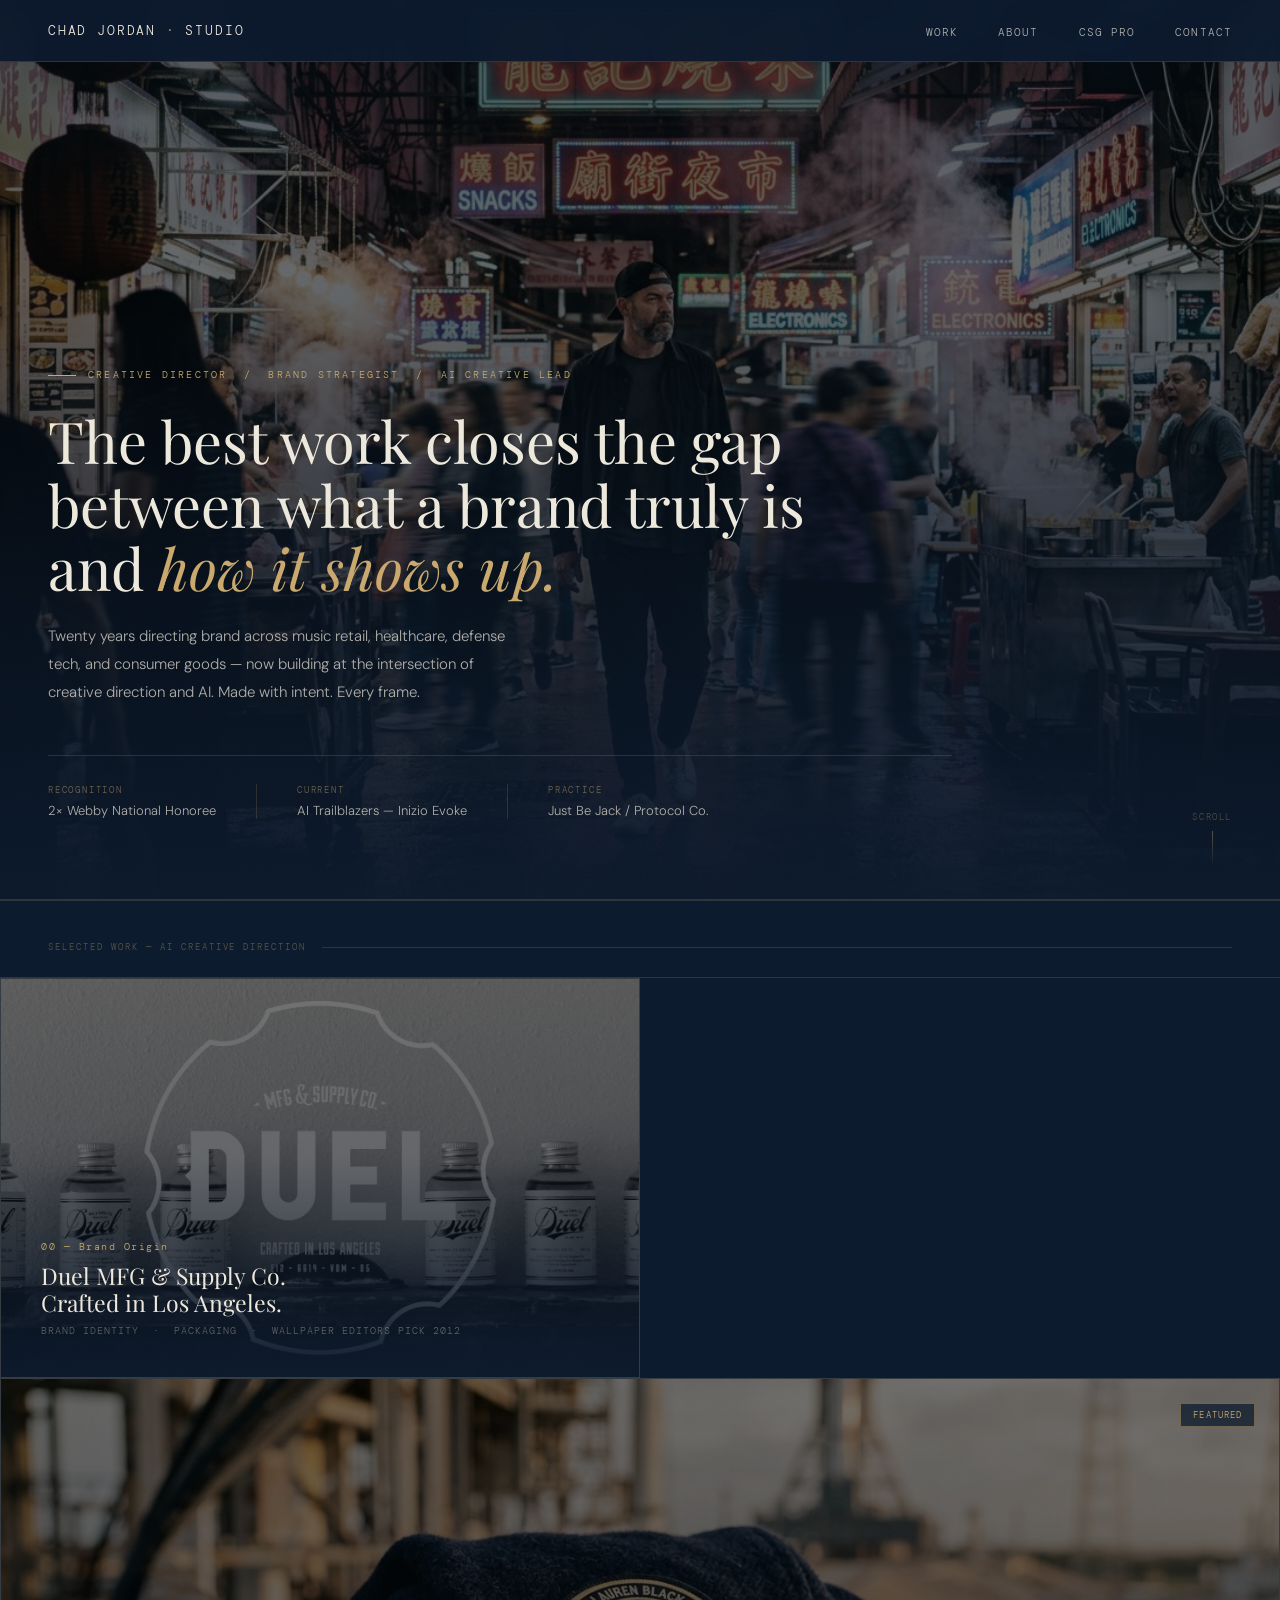
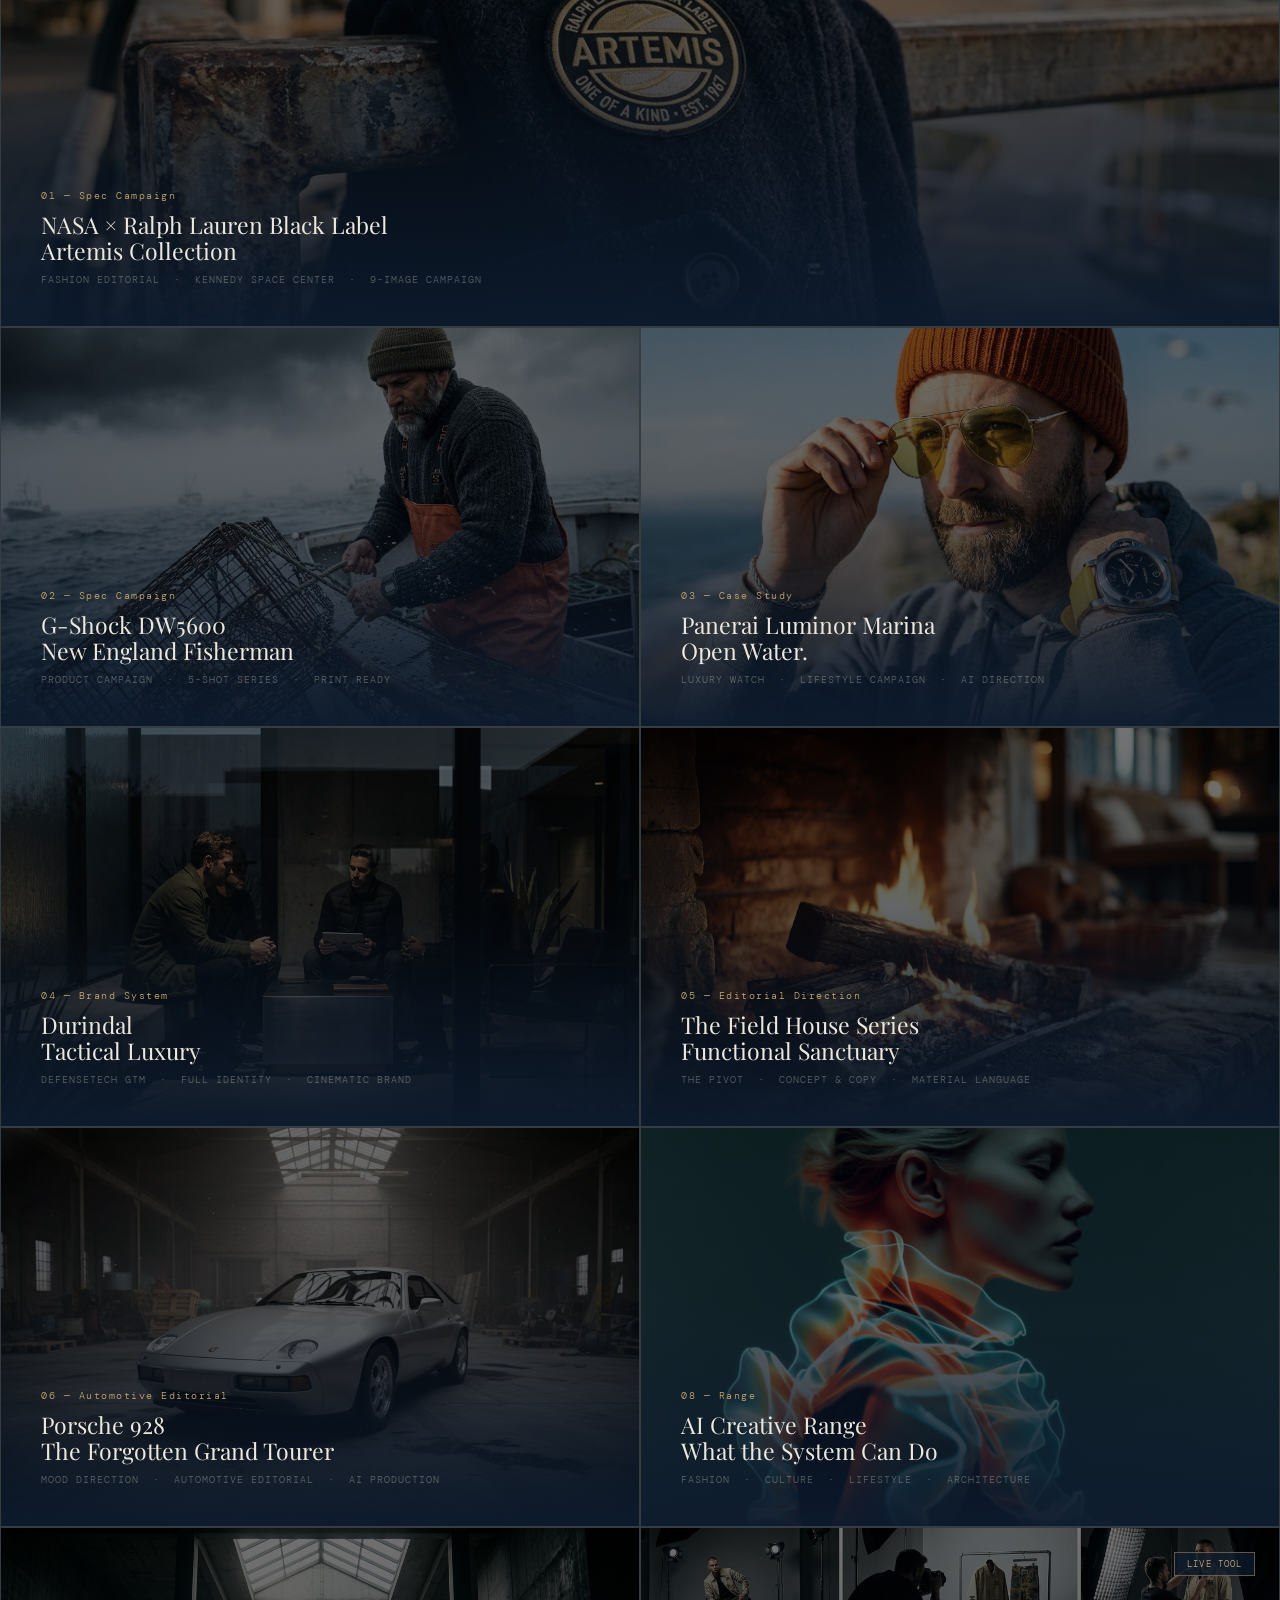
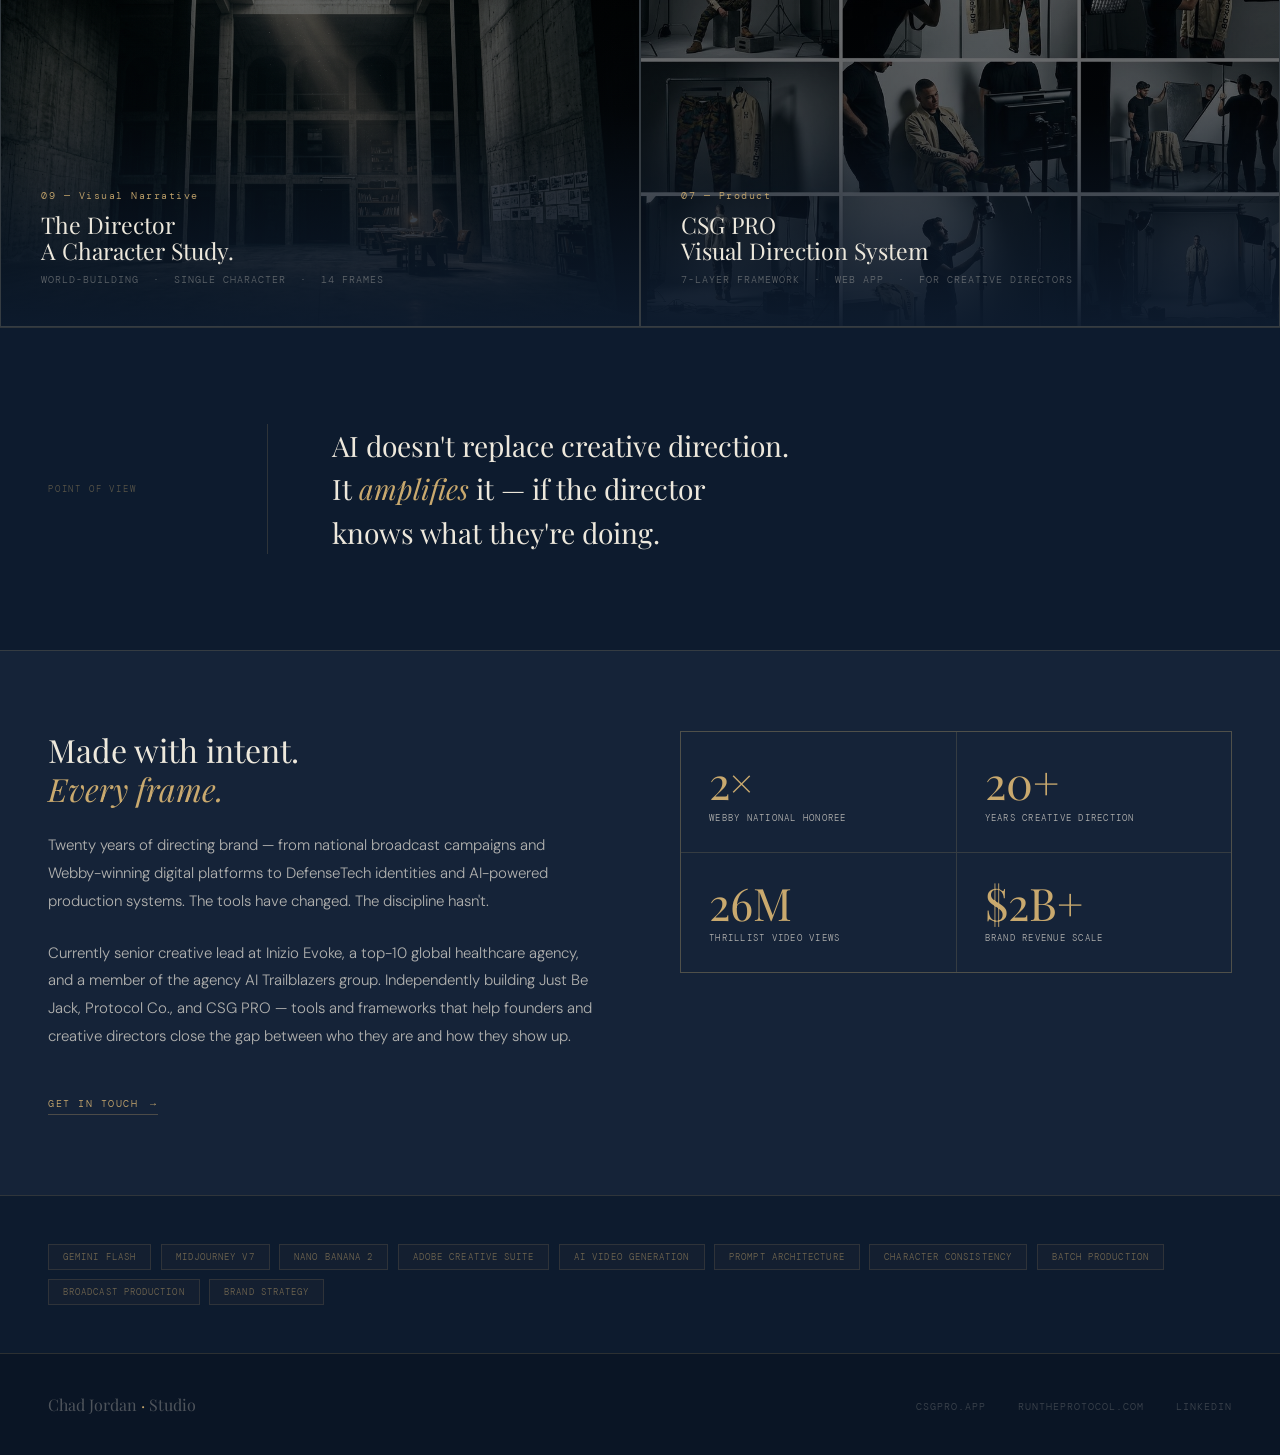
==== index.html @ d0746020 "Increase brightness and body copy contrast for readability" ====
<!DOCTYPE html>
<html lang="en">
<head>
<meta charset="UTF-8">
<meta name="viewport" content="width=device-width, initial-scale=1.0">
<meta name="format-detection" content="telephone=no">
<title>Chad Jordan · Studio</title>
<meta name="description" content="Creative Director, Brand Strategist, AI Creative Lead. 20+ years building brands across music retail, healthcare, defense tech, and consumer goods.">
<link rel="preconnect" href="https://fonts.googleapis.com">
<link href="https://fonts.googleapis.com/css2?family=Playfair+Display:ital,wght@0,400;0,700;1,400&family=DM+Mono:wght@300;400&family=DM+Sans:wght@300;400&display=swap" rel="stylesheet">
<link rel="stylesheet" href="style.css?v=7">
</head>
<body>

<nav>
  <a href="index.html" class="logo">Chad Jordan <span>·</span> Studio</a>
  <ul class="nav-links">
    <li><a href="index.html#work">Work</a></li>
    <li><a href="about.html">About</a></li>
    <li><a href="csgpro.html">CSG Pro</a></li>
    <li><a href="mailto:chad@justbejack.com">Contact</a></li>
  </ul>
  <button class="nav-toggle" id="nav-toggle" aria-label="Menu">
    <span></span><span></span><span></span>
  </button>
</nav>

<div class="nav-overlay" id="nav-overlay">
  <button class="nav-overlay-x" id="nav-overlay-x" aria-label="Close menu">✕</button>
  <ul class="nav-overlay-links">
    <li><a href="index.html#work">Work</a></li>
    <li><a href="about.html">About</a></li>
    <li><a href="csgpro.html">CSG Pro</a></li>
    <li><a href="mailto:chad@justbejack.com">Contact</a></li>
  </ul>
</div>

<section class="hero">
  <div class="hero-image-wrap">
    <img class="hero-image" src="images/hero.png" alt="Chad Jordan — Hong Kong Night Market">
    <div class="hero-image-overlay"></div>
  </div>
  <div class="hero-content">
    <div class="hero-label">Creative Director &nbsp;/&nbsp; Brand Strategist &nbsp;/&nbsp; AI Creative Lead</div>
    <h1 class="hero-headline">
    The best work closes the gap between what a brand truly is and <em>how it shows up.</em>
    </h1>
    <p class="hero-body">
      Twenty years directing brand across music retail, healthcare, defense tech, and consumer goods — now building at the intersection of creative direction and AI. Made with intent. Every frame.
    </p>
    <div class="hero-meta">
      <div class="meta-item">
        <span class="meta-label">Recognition</span>
        <span class="meta-value">2× Webby National Honoree</span>
      </div>
      <div class="meta-item">
        <span class="meta-label">Current</span>
        <span class="meta-value">AI Trailblazers — Inizio Evoke</span>
      </div>
      <div class="meta-item">
        <span class="meta-label">Practice</span>
        <span class="meta-value">Just Be Jack / Protocol Co.</span>
      </div>
    </div>
  </div>
  <div class="scroll-hint">Scroll</div>
</section>

<div class="section-label" id="work">Selected Work — AI Creative Direction</div>

<div class="case-grid">

  <a class="case-item reveal" href="duel.html">
    <img class="case-bg" src="images/duel.jpg" alt="Duel MFG & Supply Co. — brand identity and packaging">
    <div class="case-overlay">
      <span class="case-number">00 — Brand Origin</span>
      <h2 class="case-title">Duel MFG &amp; Supply Co.<br>Crafted in Los Angeles.</h2>
      <span class="case-sub">Brand Identity &nbsp;·&nbsp; Packaging &nbsp;·&nbsp; Wallpaper Editors Pick 2012</span>
    </div>
  </a>

  <a class="case-item featured reveal" href="nasa.html">
    <img class="case-bg" src="images/nasa.png" alt="NASA x Ralph Lauren Artemis campaign">
    <div class="case-overlay">
      <span class="case-number">01 — Spec Campaign</span>
      <h2 class="case-title">NASA × Ralph Lauren Black Label<br>Artemis Collection</h2>
      <span class="case-sub">Fashion Editorial &nbsp;·&nbsp; Kennedy Space Center &nbsp;·&nbsp; 9-Image Campaign</span>
    </div>
    <span class="case-tag">Featured</span>
  </a>

  <a class="case-item reveal" href="gshock.html">
    <img class="case-bg" src="images/gshock.png" alt="G-Shock New England Fisherman campaign">
    <div class="case-overlay">
      <span class="case-number">02 — Spec Campaign</span>
      <h2 class="case-title">G-Shock DW5600<br>New England Fisherman</h2>
      <span class="case-sub">Product Campaign &nbsp;·&nbsp; 5-Shot Series &nbsp;·&nbsp; Print Ready</span>
    </div>
  </a>

  <a class="case-item reveal" href="panerai.html">
    <img class="case-bg" src="images/panerai.png" alt="Panerai Luminor Marina lifestyle campaign">
    <div class="case-overlay">
      <span class="case-number">03 — Case Study</span>
      <h2 class="case-title">Panerai Luminor Marina<br>Open Water.</h2>
      <span class="case-sub">Luxury Watch &nbsp;·&nbsp; Lifestyle Campaign &nbsp;·&nbsp; AI Direction</span>
    </div>
  </a>

  <a class="case-item reveal" href="durindal.html">
    <img class="case-bg" src="images/durindal.png" alt="Durindal Tactical Luxury brand system">
    <div class="case-overlay">
      <span class="case-number">04 — Brand System</span>
      <h2 class="case-title">Durindal<br>Tactical Luxury</h2>
      <span class="case-sub">DefenseTech GTM &nbsp;·&nbsp; Full Identity &nbsp;·&nbsp; Cinematic Brand</span>
    </div>
  </a>

  <a class="case-item reveal" href="fieldhouse.html">
    <img class="case-bg" src="images/fieldhouse.png" alt="The Field House Series editorial direction">
    <div class="case-overlay">
      <span class="case-number">05 — Editorial Direction</span>
      <h2 class="case-title">The Field House Series<br>Functional Sanctuary</h2>
      <span class="case-sub">The Pivot &nbsp;·&nbsp; Concept &amp; Copy &nbsp;·&nbsp; Material Language</span>
    </div>
  </a>

  <a class="case-item reveal" href="porsche.html">
    <img class="case-bg" src="images/porsche.png" alt="Porsche 928 The Forgotten Grand Tourer">
    <div class="case-overlay">
      <span class="case-number">06 — Automotive Editorial</span>
      <h2 class="case-title">Porsche 928<br>The Forgotten Grand Tourer</h2>
      <span class="case-sub">Mood Direction &nbsp;·&nbsp; Automotive Editorial &nbsp;·&nbsp; AI Production</span>
    </div>
  </a>

  <a class="case-item reveal" href="gallery.html">
    <img class="case-bg" src="images/gallery/gal_fashion_energy.png" alt="AI Range — creative direction across registers">
    <div class="case-overlay">
      <span class="case-number">08 — Range</span>
      <h2 class="case-title">AI Creative Range<br>What the System Can Do</h2>
      <span class="case-sub">Fashion &nbsp;·&nbsp; Culture &nbsp;·&nbsp; Lifestyle &nbsp;·&nbsp; Architecture</span>
    </div>
  </a>

  <a class="case-item reveal" href="director.html">
    <img class="case-bg" src="images/director.png" alt="The Director — single character visual narrative">
    <div class="case-overlay">
      <span class="case-number">09 — Visual Narrative</span>
      <h2 class="case-title">The Director<br>A Character Study.</h2>
      <span class="case-sub">World-Building &nbsp;·&nbsp; Single Character &nbsp;·&nbsp; 14 Frames</span>
    </div>
  </a>

  <a class="case-item reveal" href="csgpro.html">
    <img class="case-bg" src="images/csgpro.png" alt="CSG PRO visual direction system">
    <div class="case-overlay">
      <span class="case-number">07 — Product</span>
      <h2 class="case-title">CSG PRO<br>Visual Direction System</h2>
      <span class="case-sub">7-Layer Framework &nbsp;·&nbsp; Web App &nbsp;·&nbsp; For Creative Directors</span>
    </div>
    <span class="case-tag">Live Tool</span>
  </a>

</div>

<section class="pov-section reveal">
  <div class="pov-label">Point of View</div>
  <p class="pov-text">
    AI doesn't replace creative direction.<br>
    It <em>amplifies</em> it — if the director<br>
    knows what they're doing.
  </p>
</section>

<section class="about-strip reveal" id="about">
  <div class="about-left">
    <h2>Made with intent.<br><em>Every frame.</em></h2>
    <p>Twenty years of directing brand — from national broadcast campaigns and Webby-winning digital platforms to DefenseTech identities and AI-powered production systems. The tools have changed. The discipline hasn't.</p>
    <p>Currently senior creative lead at Inizio Evoke, a top-10 global healthcare agency, and a member of the agency AI Trailblazers group. Independently building Just Be Jack, Protocol Co., and CSG PRO — tools and frameworks that help founders and creative directors close the gap between who they are and how they show up.</p>
    <a href="mailto:chad@justbejack.com" class="cta-link">Get in touch</a>
  </div>
  <div class="awards-grid">
    <div class="award-item">
      <div class="award-num">2×</div>
      <div class="award-label">Webby National Honoree</div>
    </div>
    <div class="award-item">
      <div class="award-num">20+</div>
      <div class="award-label">Years Creative Direction</div>
    </div>
    <div class="award-item">
      <div class="award-num">26M</div>
      <div class="award-label">Thrillist Video Views</div>
    </div>
    <div class="award-item">
      <div class="award-num">$2B+</div>
      <div class="award-label">Brand Revenue Scale</div>
    </div>
  </div>
</section>

<div class="tools-section reveal">
  <span class="tool-pill">Gemini Flash</span>
  <span class="tool-pill">Midjourney V7</span>
  <span class="tool-pill">Nano Banana 2</span>
  <span class="tool-pill">Adobe Creative Suite</span>
  <span class="tool-pill">AI Video Generation</span>
  <span class="tool-pill">Prompt Architecture</span>
  <span class="tool-pill">Character Consistency</span>
  <span class="tool-pill">Batch Production</span>
  <span class="tool-pill">Broadcast Production</span>
  <span class="tool-pill">Brand Strategy</span>
</div>

<footer>
  <span class="footer-name">Chad Jordan <span>·</span> Studio</span>
  <ul class="footer-links">
    <li><a href="https://csgpro.app" target="_blank">csgpro.app</a></li>
    <li><a href="https://runtheprotocol.com" target="_blank">runtheprotocol.com</a></li>
    <li><a href="https://linkedin.com/in/chad-jordan-388ab624" target="_blank">LinkedIn</a></li>
  </ul>
</footer>

<script>
const navToggle = document.getElementById("nav-toggle");
const navOverlay = document.getElementById("nav-overlay");
const navOverlayX = document.getElementById("nav-overlay-x");
function closeNav(){
  navToggle.classList.remove("open");
  navOverlay.classList.remove("open");
}
function openNav(){
  navToggle.classList.add("open");
  navOverlay.classList.add("open");
}
if(navToggle){
  navToggle.addEventListener("click", function(){
    navOverlay.classList.contains("open") ? closeNav() : openNav();
  });
}
if(navOverlayX){
  navOverlayX.addEventListener("click", closeNav);
}
if(navOverlay){
  navOverlay.querySelectorAll("a").forEach(function(link){
    link.addEventListener("click", closeNav);
  });
}
const observer = new IntersectionObserver((entries) => {
  entries.forEach(e => {
    if(e.isIntersecting){
      e.target.classList.add('visible');
      observer.unobserve(e.target);
    }
  });
}, {threshold: 0.1});
document.querySelectorAll('.reveal').forEach(el => observer.observe(el));
</script>
</body>
</html>
---- style.css ----
*{margin:0;padding:0;box-sizing:border-box;}

:root{
  --navy:#0d1b2e;
  --navy-mid:#152338;
  --navy-light:#1e2f45;
  --gold:#c9a96e;
  --gold-dim:rgba(201,169,110,0.4);
  --gold-rule:rgba(201,169,110,0.18);
  --white:#ede8dc;
  --white-dim:rgba(237,232,220,0.72);
  --white-faint:rgba(237,232,220,0.12);
}

html{scroll-behavior:smooth;}
body{
  background:var(--navy);
  color:var(--white);
  font-family:'DM Sans',sans-serif;
  font-weight:300;
  overflow-x:hidden;
}

/* NAV */
nav{
  position:fixed;
  top:0;left:0;right:0;
  z-index:150;
  display:flex;
  justify-content:space-between;
  align-items:center;
  padding:1.25rem 3rem;
  border-bottom:0.5px solid var(--gold-rule);
  background:rgba(13,27,46,0.96);
  backdrop-filter:blur(12px);
}
.logo{
  font-family:'DM Mono',monospace;
  font-size:13px;
  font-weight:300;
  letter-spacing:0.14em;
  text-transform:uppercase;
  color:var(--white);
  text-decoration:none;
}
.logo span{color:var(--gold);}
.nav-links{display:flex;gap:2.5rem;list-style:none;}
.nav-links a{
  font-family:'DM Mono',monospace;
  font-size:11px;
  letter-spacing:0.1em;
  text-transform:uppercase;
  color:var(--white-dim);
  text-decoration:none;
  transition:color 0.2s;
}
.nav-links a:hover{color:var(--gold);}

/* NAV OVERLAY — sits outside nav, full screen */
.nav-overlay{
  display:none;
  position:fixed;
  top:0;left:0;right:0;bottom:0;
  background:#0d1b2e;
  z-index:500;
  flex-direction:column;
  align-items:center;
  justify-content:center;
}
.nav-overlay.open{display:flex;}
.nav-overlay-links{
  list-style:none;
  display:flex;
  flex-direction:column;
  align-items:center;
  gap:2.5rem;
  padding:0;margin:0;
}
.nav-overlay-links a{
  font-family:'Playfair Display',serif;
  font-size:2.2rem;
  font-weight:400;
  color:var(--white);
  text-decoration:none;
  letter-spacing:0.02em;
  transition:color 0.2s;
}
.nav-overlay-links a:hover{color:var(--gold);}

/* HAMBURGER */
.nav-toggle{
  display:none;
  flex-direction:column;
  justify-content:center;
  gap:5px;
  background:none;
  border:none;
  cursor:pointer;
  padding:6px;
  z-index:600;
  position:relative;
}
.nav-toggle span{
  display:block;
  width:22px;
  height:1.5px;
  background:var(--white);
  transition:transform 0.3s ease,opacity 0.3s ease;
  border-radius:1px;
}
.nav-toggle.open span{background:var(--white);}
.nav-toggle.open span:nth-child(1){transform:translateY(6px) rotate(45deg);}
.nav-toggle.open span:nth-child(2){opacity:0;}
.nav-toggle.open span:nth-child(3){transform:translateY(-6px) rotate(-45deg);}

/* Close button inside overlay */
.nav-overlay-x{
  position:absolute;
  top:1.25rem;right:1.5rem;
  background:none;border:none;
  font-size:1.2rem;
  color:var(--white-dim);
  cursor:pointer;
  padding:8px;
  line-height:1;
  transition:color 0.2s;
}
.nav-overlay-x:hover{color:var(--gold);}

/* HERO */
.hero{
  position:relative;
  min-height:100vh;
  display:flex;
  flex-direction:column;
  justify-content:flex-end;
  border-bottom:0.5px solid var(--gold-rule);
  overflow:hidden;
}
.hero-image-wrap{
  position:absolute;
  inset:0;
  z-index:0;
}
.hero-image{
  width:100%;
  height:100%;
  object-fit:cover;
  object-position:center center;
  filter:brightness(0.45) saturate(0.8);
}
.hero-image-overlay{
  position:absolute;
  inset:0;
  background:linear-gradient(
    to bottom,
    rgba(13,27,46,0.3) 0%,
    rgba(13,27,46,0.1) 30%,
    rgba(13,27,46,0.6) 65%,
    rgba(13,27,46,0.97) 100%
  );
}
.hero-content{
  position:relative;
  z-index:1;
  padding:0 3rem 5rem;
  max-width:1000px;
}
.hero-label{
  font-family:'DM Mono',monospace;
  font-size:10px;
  letter-spacing:0.22em;
  text-transform:uppercase;
  color:var(--gold);
  margin-bottom:1.75rem;
  display:flex;
  align-items:center;
  gap:0.75rem;
  opacity:0;
  animation:fadeUp 0.8s ease 0.3s forwards;
}
.hero-label::before{
  content:'';
  display:inline-block;
  width:28px;
  height:0.5px;
  background:var(--gold);
}
.hero-headline{
  font-family:'Playfair Display',serif;
  font-size:clamp(2.6rem,4.5vw,4.5rem);
  font-weight:400;
  line-height:1.1;
  color:var(--white);
  margin-bottom:1.5rem;
  max-width:820px;
  opacity:0;
  animation:fadeUp 0.8s ease 0.5s forwards;
}
.hero-headline em{font-style:italic;color:var(--gold);}
.hero-body{
  font-size:15px;
  line-height:1.85;
  color:var(--white-dim);
  max-width:480px;
  margin-bottom:3rem;
  opacity:0;
  animation:fadeUp 0.8s ease 0.7s forwards;
}
.hero-meta{
  display:flex;
  gap:0;
  border-top:0.5px solid var(--gold-rule);
  padding-top:1.75rem;
  opacity:0;
  animation:fadeUp 0.8s ease 0.9s forwards;
}
.meta-item{
  display:flex;
  flex-direction:column;
  gap:0.4rem;
  padding-right:2.5rem;
  margin-right:2.5rem;
  border-right:0.5px solid var(--gold-rule);
}
.meta-item:last-child{border-right:none;margin-right:0;padding-right:0;}
.meta-label{
  font-family:'DM Mono',monospace;
  font-size:9px;
  letter-spacing:0.2em;
  text-transform:uppercase;
  color:rgba(201,169,110,0.5);
}
.meta-value{font-size:13px;color:var(--white-dim);}

/* SCROLL HINT */
.scroll-hint{
  position:absolute;
  bottom:2rem;
  right:3rem;
  z-index:1;
  font-family:'DM Mono',monospace;
  font-size:9px;
  letter-spacing:0.18em;
  text-transform:uppercase;
  color:rgba(201,169,110,0.35);
  display:flex;
  flex-direction:column;
  align-items:center;
  gap:0.5rem;
  animation:fadeUp 0.8s ease 1.2s both;
}
.scroll-hint::after{
  content:'';
  display:block;
  width:1px;
  height:36px;
  background:linear-gradient(to bottom, var(--gold-dim), transparent);
  animation:scrollLine 2s ease-in-out infinite;
}
@keyframes scrollLine{
  0%,100%{opacity:0.3;transform:scaleY(0.8);}
  50%{opacity:0.9;transform:scaleY(1);}
}

/* SECTION LABEL */
.section-label{
  font-family:'DM Mono',monospace;
  font-size:9px;
  letter-spacing:0.22em;
  text-transform:uppercase;
  color:rgba(201,169,110,0.4);
  padding:2.5rem 3rem 1.5rem;
  display:flex;
  align-items:center;
  gap:1rem;
  border-top:0.5px solid var(--gold-rule);
}
.section-label::after{
  content:'';
  flex:1;
  height:0.5px;
  background:var(--gold-rule);
}

/* CASE GRID */
.case-grid{
  display:grid;
  grid-template-columns:1fr 1fr;
  border-top:0.5px solid var(--gold-rule);
}
.case-item{
  border:0.5px solid var(--gold-rule);
  cursor:pointer;
  position:relative;
  overflow:hidden;
  aspect-ratio:16/10;
  background:var(--navy-mid);
  display:block;
  text-decoration:none;
}
.case-item.featured{
  grid-column:1/-1;
  aspect-ratio:21/9;
}
.case-bg{
  width:100%;
  height:100%;
  object-fit:cover;
  position:absolute;
  inset:0;
  filter:brightness(0.45) saturate(0.88);
  transition:filter 0.6s ease, transform 0.7s ease;
}
.case-item:hover .case-bg{
  filter:brightness(0.55) saturate(1);
  transform:scale(1.04);
}
.case-overlay{
  position:absolute;
  inset:0;
  padding:2.5rem;
  display:flex;
  flex-direction:column;
  justify-content:flex-end;
  background:linear-gradient(to top, rgba(13,27,46,0.95) 0%, rgba(13,27,46,0.15) 55%, transparent 100%);
}
.case-number{
  font-family:'DM Mono',monospace;
  font-size:10px;
  letter-spacing:0.15em;
  color:var(--gold);
  margin-bottom:0.6rem;
}
.case-title{
  font-family:'Playfair Display',serif;
  font-size:clamp(1.2rem,1.8vw,1.8rem);
  font-weight:400;
  color:var(--white);
  line-height:1.15;
  margin-bottom:0.5rem;
}
.case-sub{
  font-family:'DM Mono',monospace;
  font-size:10px;
  letter-spacing:0.1em;
  text-transform:uppercase;
  color:rgba(237,232,220,0.35);
  transition:color 0.3s;
}
.case-item:hover .case-sub{color:rgba(201,169,110,0.6);}
.case-tag{
  position:absolute;
  top:1.5rem;
  right:1.5rem;
  font-family:'DM Mono',monospace;
  font-size:9px;
  letter-spacing:0.12em;
  text-transform:uppercase;
  color:var(--gold);
  border:0.5px solid rgba(201,169,110,0.45);
  padding:5px 12px;
  background:rgba(13,27,46,0.75);
}

/* POV */
.pov-section{
  padding:6rem 3rem;
  border-top:0.5px solid var(--gold-rule);
  display:grid;
  grid-template-columns:220px 1fr;
  gap:4rem;
  align-items:center;
}
.pov-label{
  font-family:'DM Mono',monospace;
  font-size:9px;
  letter-spacing:0.2em;
  text-transform:uppercase;
  color:rgba(201,169,110,0.4);
  border-right:0.5px solid var(--gold-rule);
  padding-right:4rem;
  align-self:stretch;
  display:flex;
  align-items:center;
}
.pov-text{
  font-family:'Playfair Display',serif;
  font-size:clamp(1.5rem,2.2vw,2.1rem);
  font-weight:400;
  line-height:1.55;
  color:var(--white);
}
.pov-text em{font-style:italic;color:var(--gold);}

/* ABOUT */
.about-strip{
  padding:5rem 3rem;
  border-top:0.5px solid var(--gold-rule);
  display:grid;
  grid-template-columns:1fr 1fr;
  gap:5rem;
  background:var(--navy-mid);
}
.about-left h2{
  font-family:'Playfair Display',serif;
  font-size:clamp(1.8rem,2.5vw,2.5rem);
  font-weight:400;
  color:var(--white);
  line-height:1.2;
  margin-bottom:1.5rem;
}
.about-left h2 em{font-style:italic;color:var(--gold);}
.about-left p{
  font-size:15px;
  line-height:1.85;
  color:var(--white-dim);
  margin-bottom:1.5rem;
}
.about-left p:last-of-type{margin-bottom:2.5rem;}
.cta-link{
  font-family:'DM Mono',monospace;
  font-size:10px;
  letter-spacing:0.15em;
  text-transform:uppercase;
  color:var(--gold);
  text-decoration:none;
  display:inline-flex;
  align-items:center;
  gap:0.75rem;
  border-bottom:0.5px solid rgba(201,169,110,0.3);
  padding-bottom:0.25rem;
  transition:border-color 0.2s;
}
.cta-link:hover{border-color:var(--gold);}
.cta-link::after{content:'→';}
.awards-grid{
  display:grid;
  grid-template-columns:1fr 1fr;
  gap:1px;
  background:var(--gold-rule);
  align-self:start;
  border:0.5px solid var(--gold-rule);
}
.award-item{background:var(--navy-mid);padding:1.75rem;}
.award-num{
  font-family:'Playfair Display',serif;
  font-size:2.8rem;
  color:var(--gold);
  line-height:1;
  margin-bottom:0.4rem;
}
.award-label{
  font-family:'DM Mono',monospace;
  font-size:9px;
  letter-spacing:0.14em;
  text-transform:uppercase;
  color:var(--white-dim);
}

/* TOOLS */
.tools-section{
  padding:3rem;
  border-top:0.5px solid var(--gold-rule);
  display:flex;
  gap:0.6rem;
  flex-wrap:wrap;
}
.tool-pill{
  font-family:'DM Mono',monospace;
  font-size:9px;
  letter-spacing:0.12em;
  text-transform:uppercase;
  color:rgba(201,169,110,0.5);
  border:0.5px solid rgba(201,169,110,0.15);
  padding:6px 14px;
  background:rgba(201,169,110,0.03);
  transition:border-color 0.2s,color 0.2s;
  cursor:default;
}
.tool-pill:hover{border-color:rgba(201,169,110,0.4);color:var(--gold);}

/* FOOTER */
footer{
  padding:2.5rem 3rem;
  border-top:0.5px solid var(--gold-rule);
  display:flex;
  justify-content:space-between;
  align-items:center;
  background:#0a1525;
}
.footer-name{
  font-family:'Playfair Display',serif;
  font-size:1rem;
  color:rgba(237,232,220,0.3);
}
.footer-name span{color:var(--gold);}
.footer-links{display:flex;gap:2rem;list-style:none;}
.footer-links a{
  font-family:'DM Mono',monospace;
  font-size:10px;
  letter-spacing:0.1em;
  text-transform:uppercase;
  color:rgba(237,232,220,0.22);
  text-decoration:none;
  transition:color 0.2s;
}
.footer-links a:hover{color:var(--gold);}

/* ANIMATIONS */
@keyframes fadeUp{
  from{opacity:0;transform:translateY(24px);}
  to{opacity:1;transform:translateY(0);}
}
.reveal{
  opacity:0;
  transform:translateY(20px);
  transition:opacity 0.75s ease,transform 0.75s ease;
}
.reveal.visible{opacity:1;transform:none;}

/* RESPONSIVE */
@media(max-width:900px){
  nav{padding:1rem 1.5rem;}
  .nav-links{display:none;}
  .nav-toggle{display:flex;}
  .hero-content{padding:0 1.5rem 4rem;}
  .hero-headline{font-size:2.2rem;}
  .hero-meta{flex-direction:column;gap:1.5rem;}
  .meta-item{
    border-right:none;padding-right:0;
    border-bottom:0.5px solid var(--gold-rule);
    padding-bottom:1.5rem;
  }
  .meta-item:last-child{border-bottom:none;padding-bottom:0;}
  .scroll-hint{right:1.5rem;}
  .case-grid{grid-template-columns:1fr;}
  .case-item.featured{grid-column:1;aspect-ratio:16/9;}
  .pov-section{grid-template-columns:1fr;gap:1.5rem;padding:4rem 1.5rem;}
  .pov-label{border-right:none;padding-right:0;align-self:auto;}
  .about-strip{grid-template-columns:1fr;gap:3rem;padding:4rem 1.5rem;}
  .section-label{padding:2rem 1.5rem 1.25rem;}
  .tools-section{padding:2rem 1.5rem;}
  footer{flex-direction:column;gap:1.5rem;padding:2rem 1.5rem;text-align:center;}
  .footer-links{flex-wrap:wrap;justify-content:center;}
}
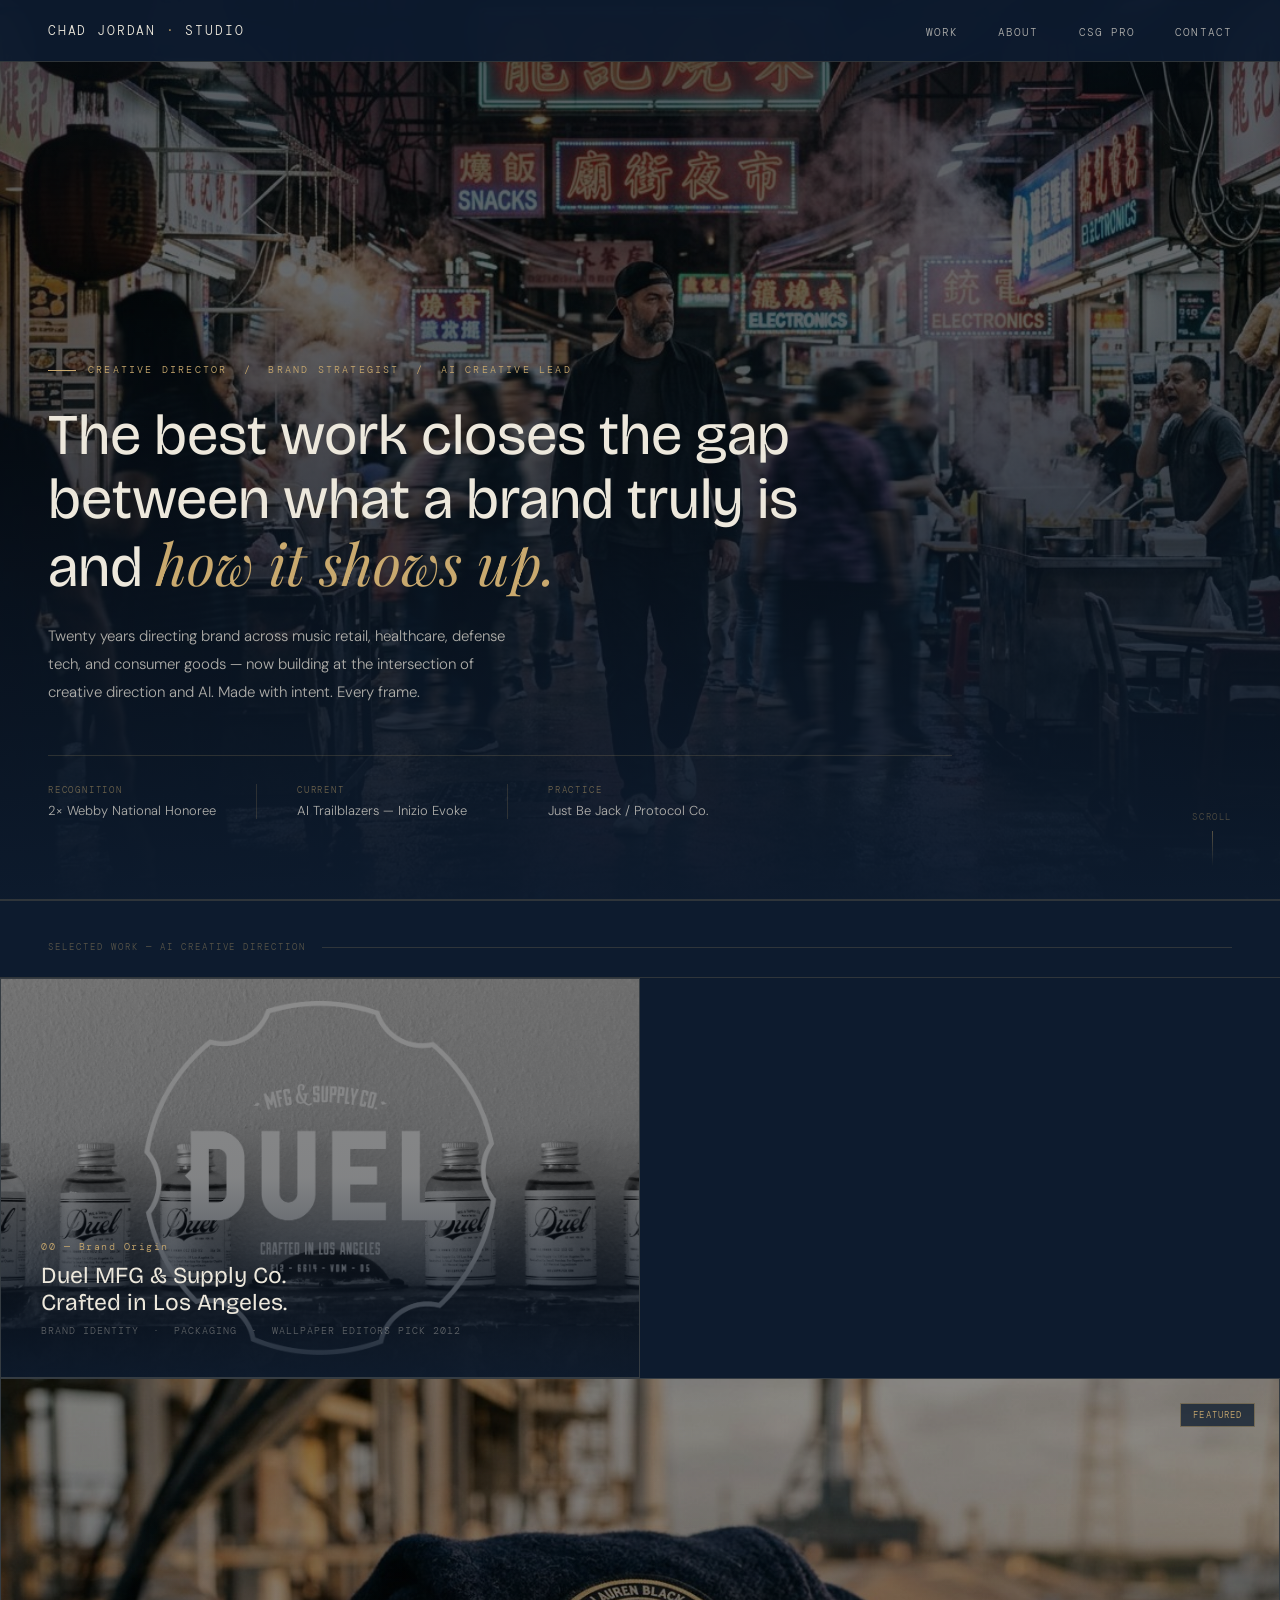
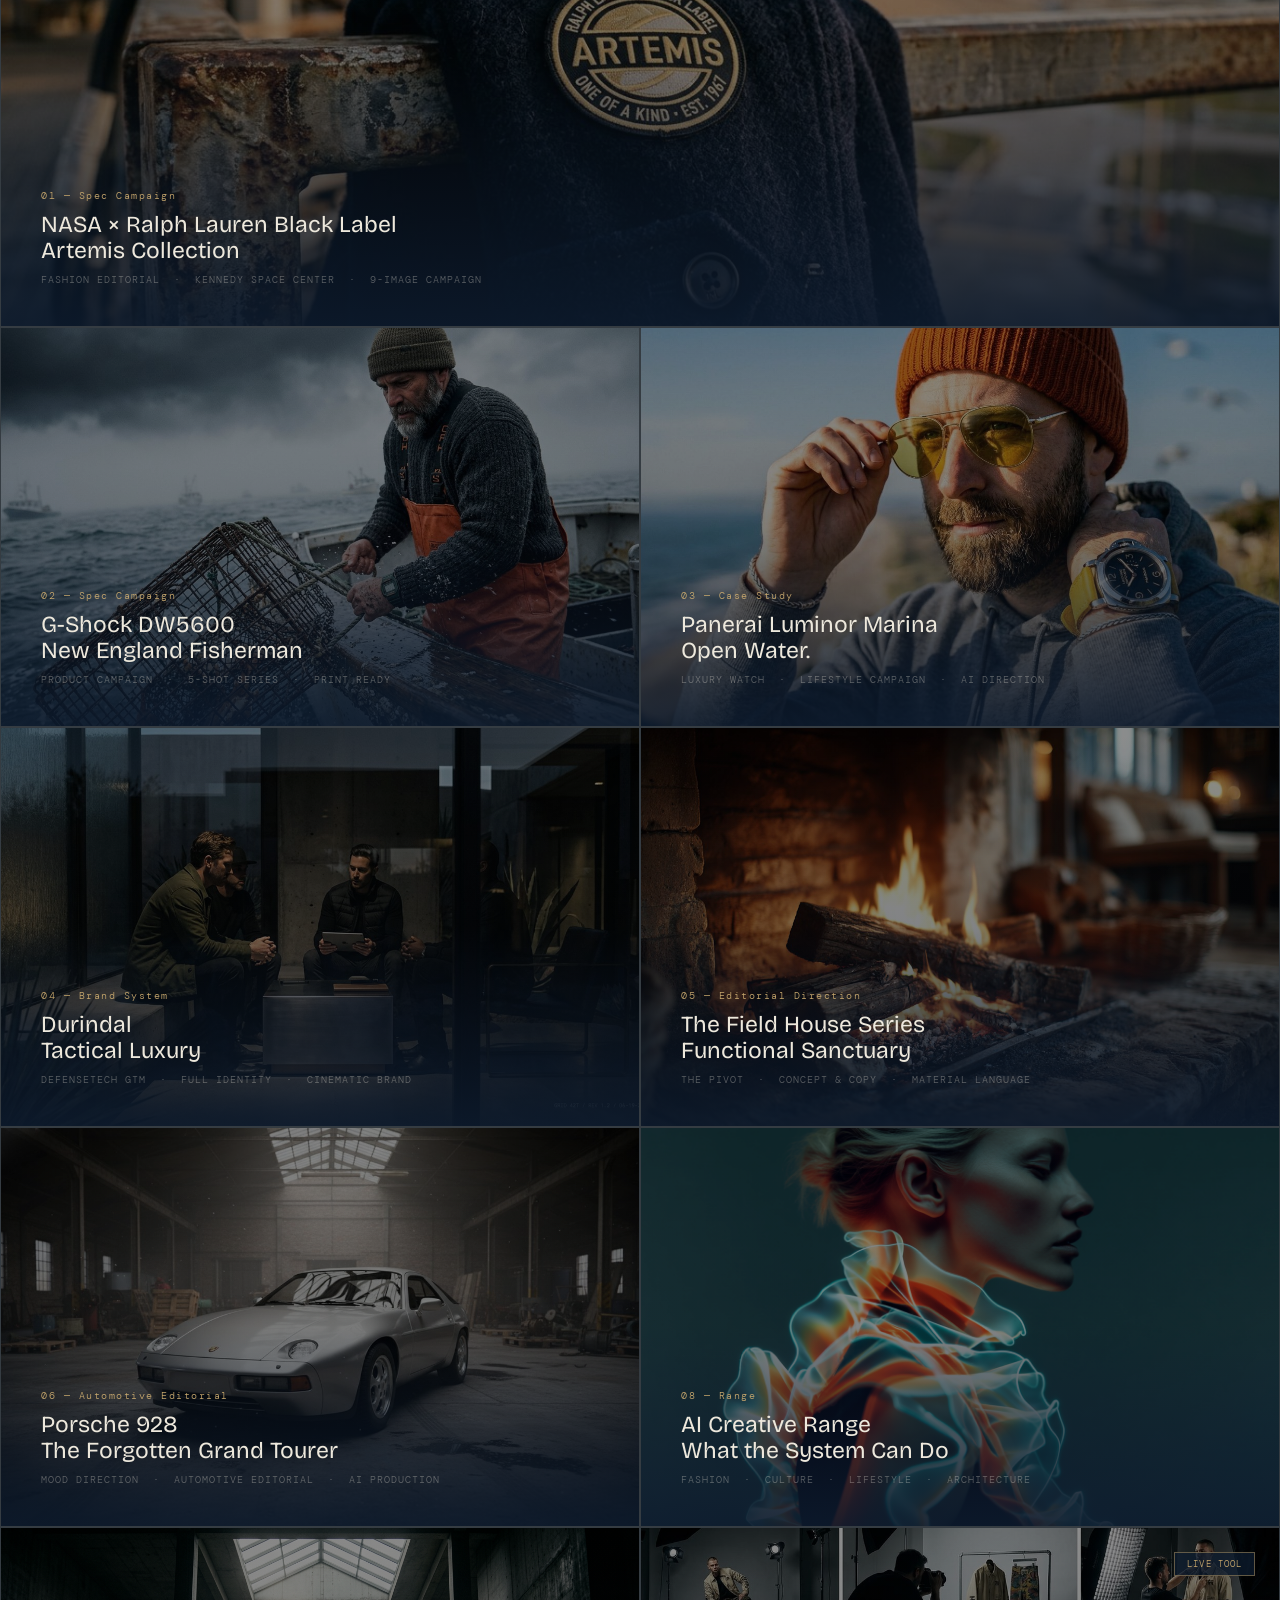
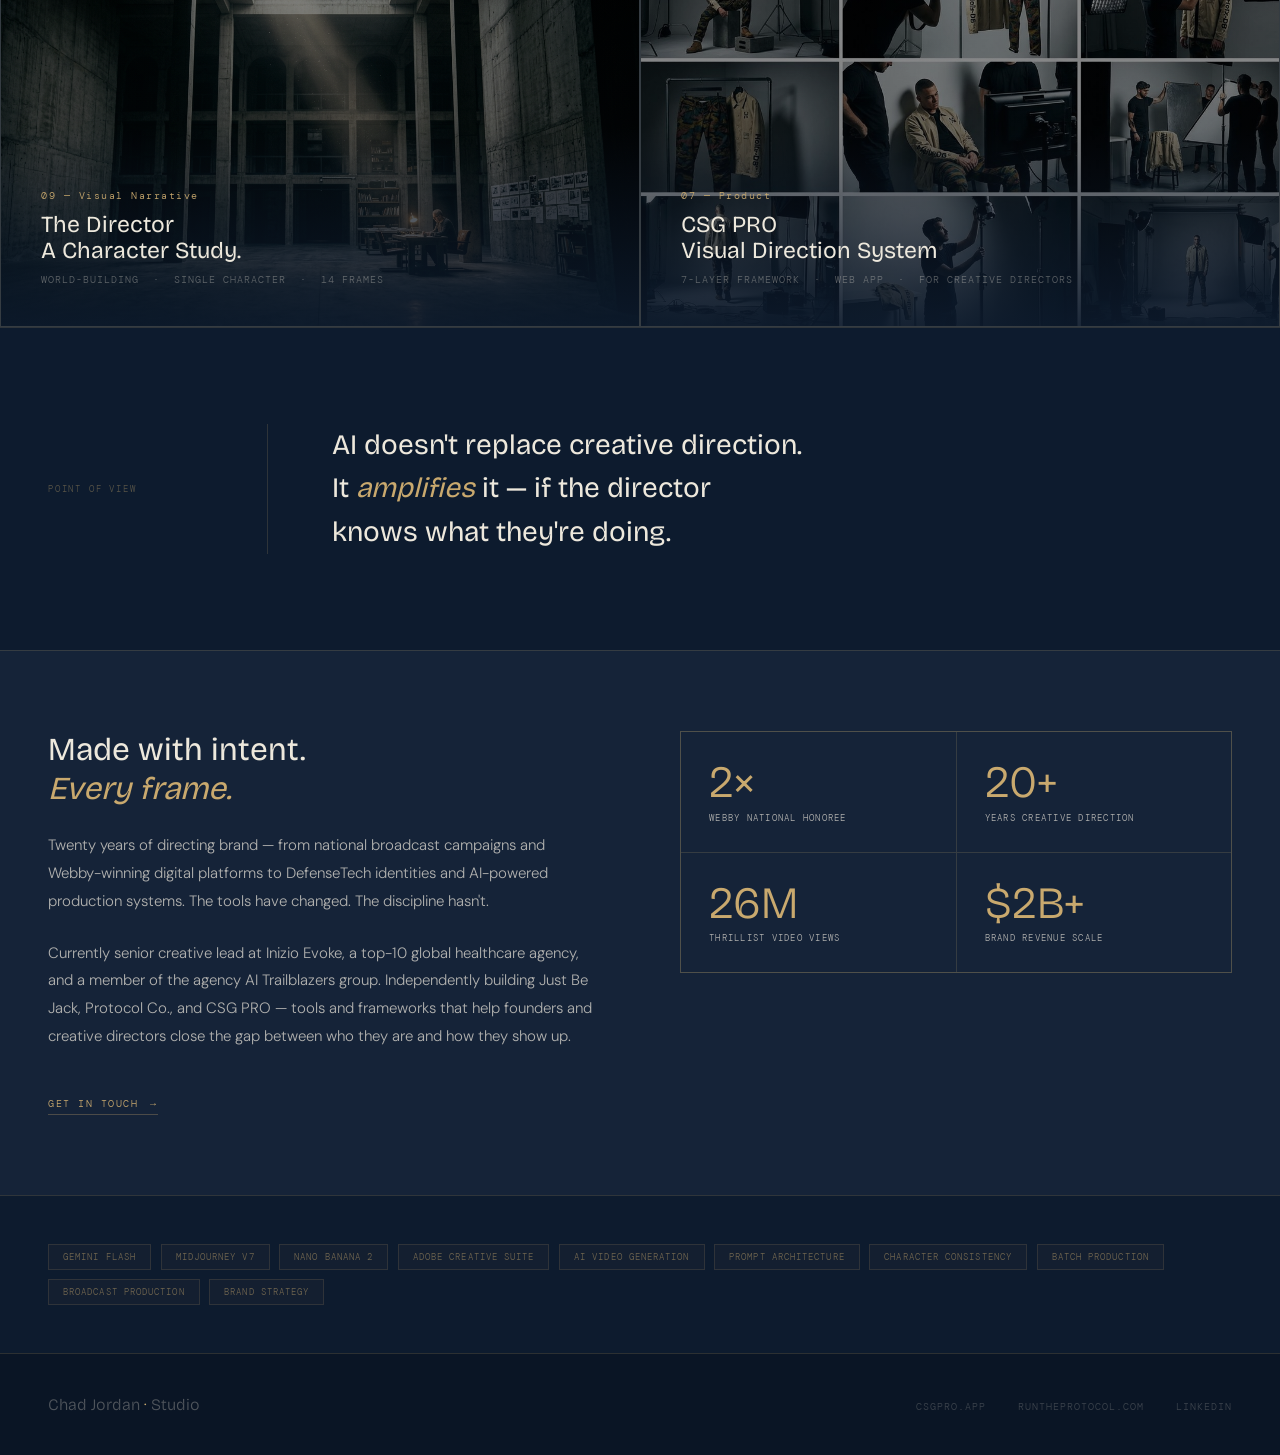
==== commit c3181dd3: "Bricolage Grotesque font, restructure About page hero" ====
--- a/index.html
+++ b/index.html
@@ -7,8 +7,8 @@
 <title>Chad Jordan · Studio</title>
 <meta name="description" content="Creative Director, Brand Strategist, AI Creative Lead. 20+ years building brands across music retail, healthcare, defense tech, and consumer goods.">
 <link rel="preconnect" href="https://fonts.googleapis.com">
-<link href="https://fonts.googleapis.com/css2?family=Playfair+Display:ital,wght@0,400;0,700;1,400&family=DM+Mono:wght@300;400&family=DM+Sans:wght@300;400&display=swap" rel="stylesheet">
-<link rel="stylesheet" href="style.css?v=7">
+<link href="https://fonts.googleapis.com/css2?family=Bricolage+Grotesque:opsz,wght@12..96,300;12..96,400;12..96,500;12..96,600;12..96,700;12..96,800&family=Playfair+Display:ital,wght@1,400;1,600&family=DM+Mono:wght@300;400&family=DM+Sans:wght@300;400&display=swap" rel="stylesheet">
+<link rel="stylesheet" href="style.css?v=8">
 </head>
 <body>
 
--- a/style.css
+++ b/style.css
@@ -77,7 +77,7 @@
   padding:0;margin:0;
 }
 .nav-overlay-links a{
-  font-family:'Playfair Display',serif;
+  font-family:'Bricolage Grotesque',sans-serif;
   font-size:2.2rem;
   font-weight:400;
   color:var(--white);
@@ -187,7 +187,7 @@
   background:var(--gold);
 }
 .hero-headline{
-  font-family:'Playfair Display',serif;
+  font-family:'Bricolage Grotesque',sans-serif;
   font-size:clamp(2.6rem,4.5vw,4.5rem);
   font-weight:400;
   line-height:1.1;
@@ -309,11 +309,11 @@
   object-fit:cover;
   position:absolute;
   inset:0;
-  filter:brightness(0.45) saturate(0.88);
+  filter:brightness(0.55) saturate(0.95);
   transition:filter 0.6s ease, transform 0.7s ease;
 }
 .case-item:hover .case-bg{
-  filter:brightness(0.55) saturate(1);
+  filter:brightness(0.7) saturate(1);
   transform:scale(1.04);
 }
 .case-overlay{
@@ -323,7 +323,7 @@
   display:flex;
   flex-direction:column;
   justify-content:flex-end;
-  background:linear-gradient(to top, rgba(13,27,46,0.95) 0%, rgba(13,27,46,0.15) 55%, transparent 100%);
+  background:linear-gradient(to top, rgba(13,27,46,0.88) 0%, rgba(13,27,46,0.08) 50%, transparent 100%);
 }
 .case-number{
   font-family:'DM Mono',monospace;
@@ -333,7 +333,7 @@
   margin-bottom:0.6rem;
 }
 .case-title{
-  font-family:'Playfair Display',serif;
+  font-family:'Bricolage Grotesque',sans-serif;
   font-size:clamp(1.2rem,1.8vw,1.8rem);
   font-weight:400;
   color:var(--white);
@@ -385,7 +385,7 @@
   align-items:center;
 }
 .pov-text{
-  font-family:'Playfair Display',serif;
+  font-family:'Bricolage Grotesque',sans-serif;
   font-size:clamp(1.5rem,2.2vw,2.1rem);
   font-weight:400;
   line-height:1.55;
@@ -403,7 +403,7 @@
   background:var(--navy-mid);
 }
 .about-left h2{
-  font-family:'Playfair Display',serif;
+  font-family:'Bricolage Grotesque',sans-serif;
   font-size:clamp(1.8rem,2.5vw,2.5rem);
   font-weight:400;
   color:var(--white);
@@ -444,7 +444,7 @@
 }
 .award-item{background:var(--navy-mid);padding:1.75rem;}
 .award-num{
-  font-family:'Playfair Display',serif;
+  font-family:'Bricolage Grotesque',sans-serif;
   font-size:2.8rem;
   color:var(--gold);
   line-height:1;
@@ -490,7 +490,7 @@
   background:#0a1525;
 }
 .footer-name{
-  font-family:'Playfair Display',serif;
+  font-family:'Bricolage Grotesque',sans-serif;
   font-size:1rem;
   color:rgba(237,232,220,0.3);
 }
@@ -518,6 +518,22 @@
   transition:opacity 0.75s ease,transform 0.75s ease;
 }
 .reveal.visible{opacity:1;transform:none;}
+
+
+/* Italic accents stay as Playfair for contrast */
+.hero-headline em,
+.cs-title em,
+.ab-hero h1 em,
+.ab-producer-text,
+.ab-rd-text,
+.cs-insight-text,
+.cs-brief-left h2 em,
+.cs-detail-headline,
+.rg-insight-text,
+.rg-pull-quote p,
+.pull-quote p{
+  font-family:'Playfair Display',serif;
+}
 
 /* RESPONSIVE */
 @media(max-width:900px){
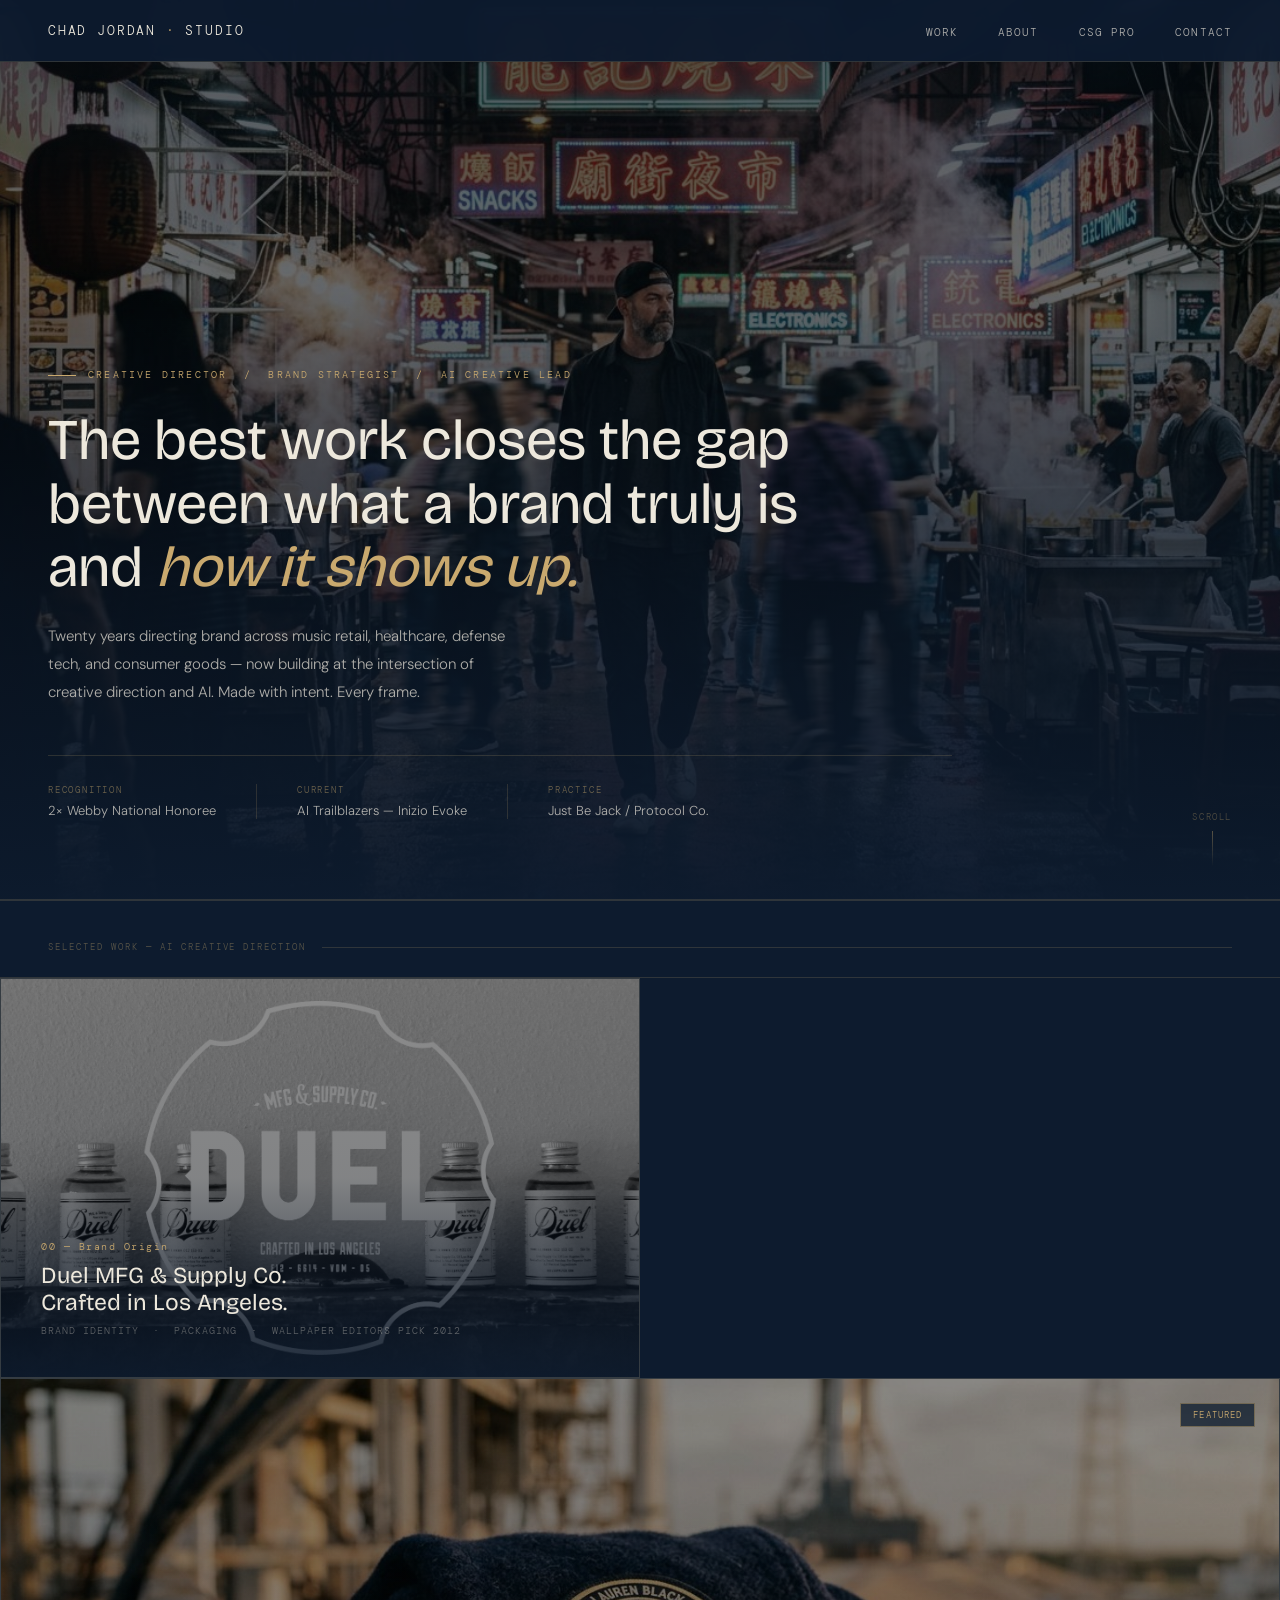
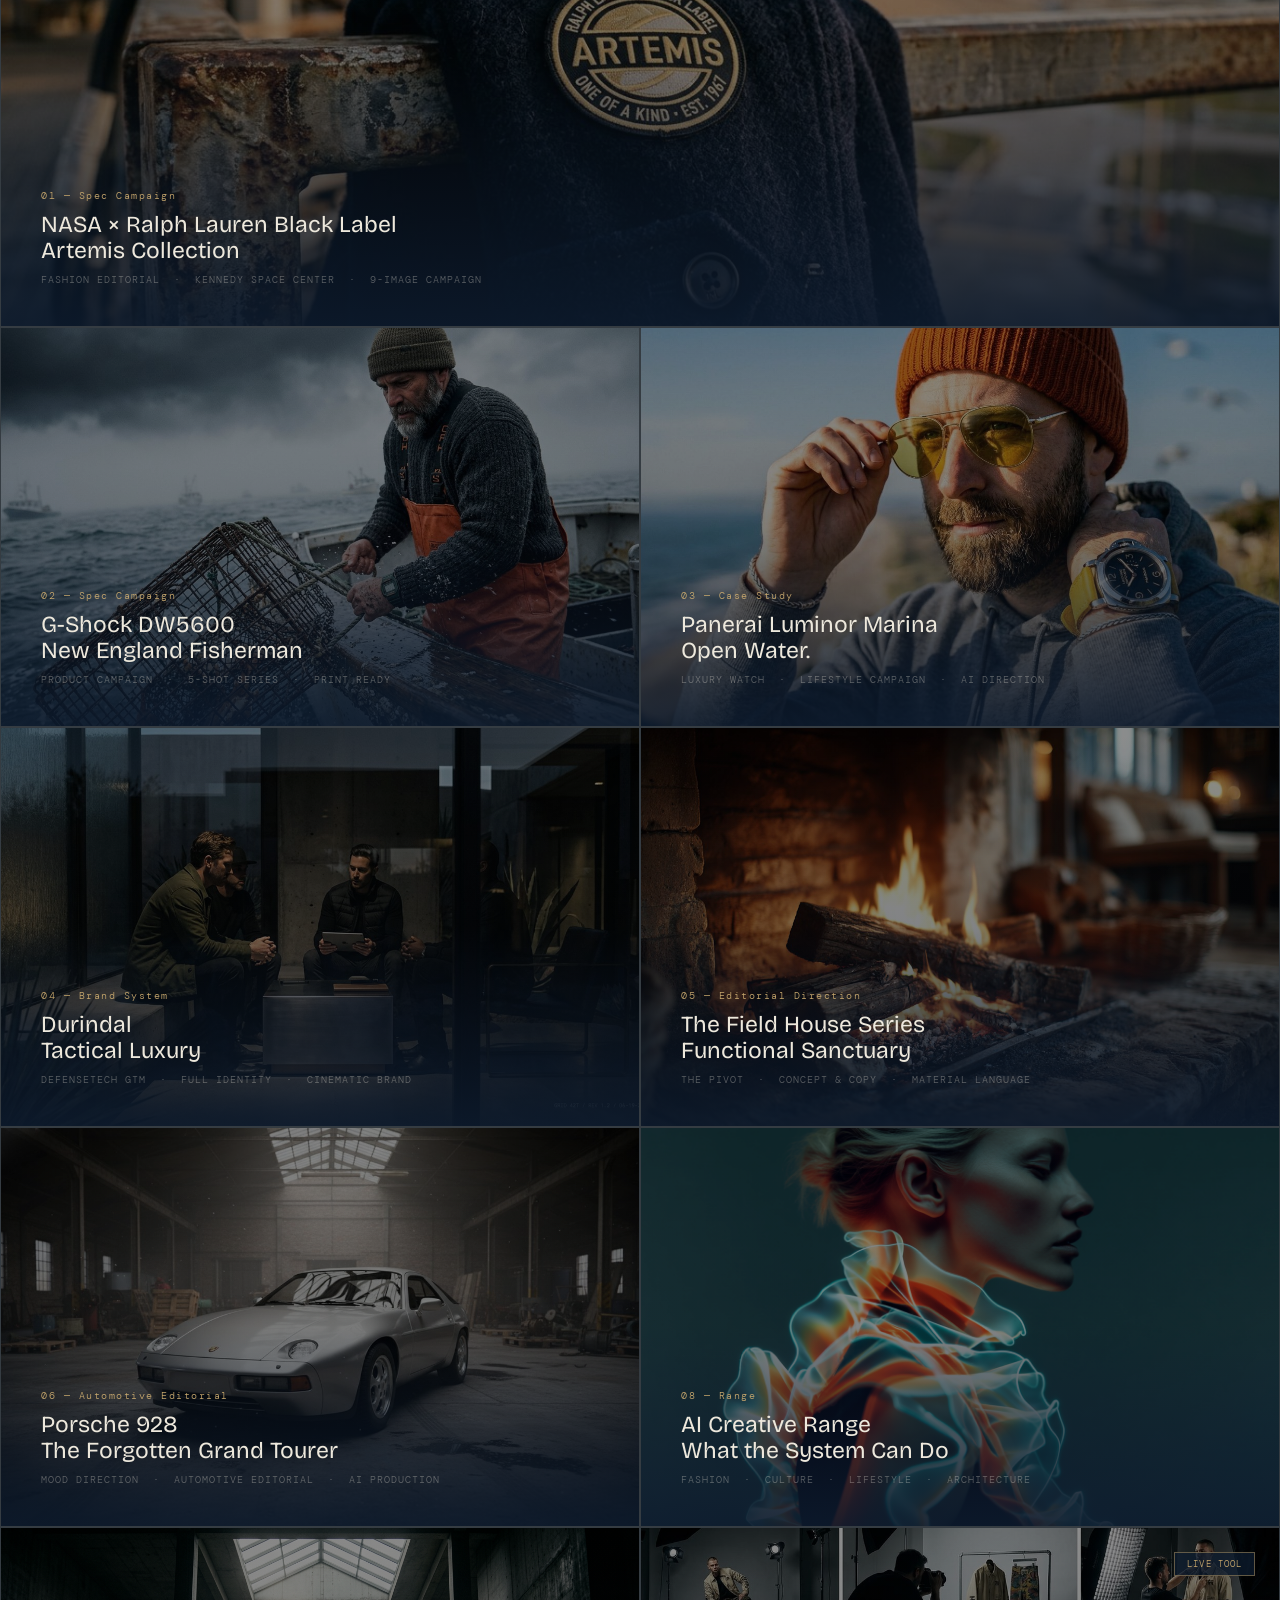
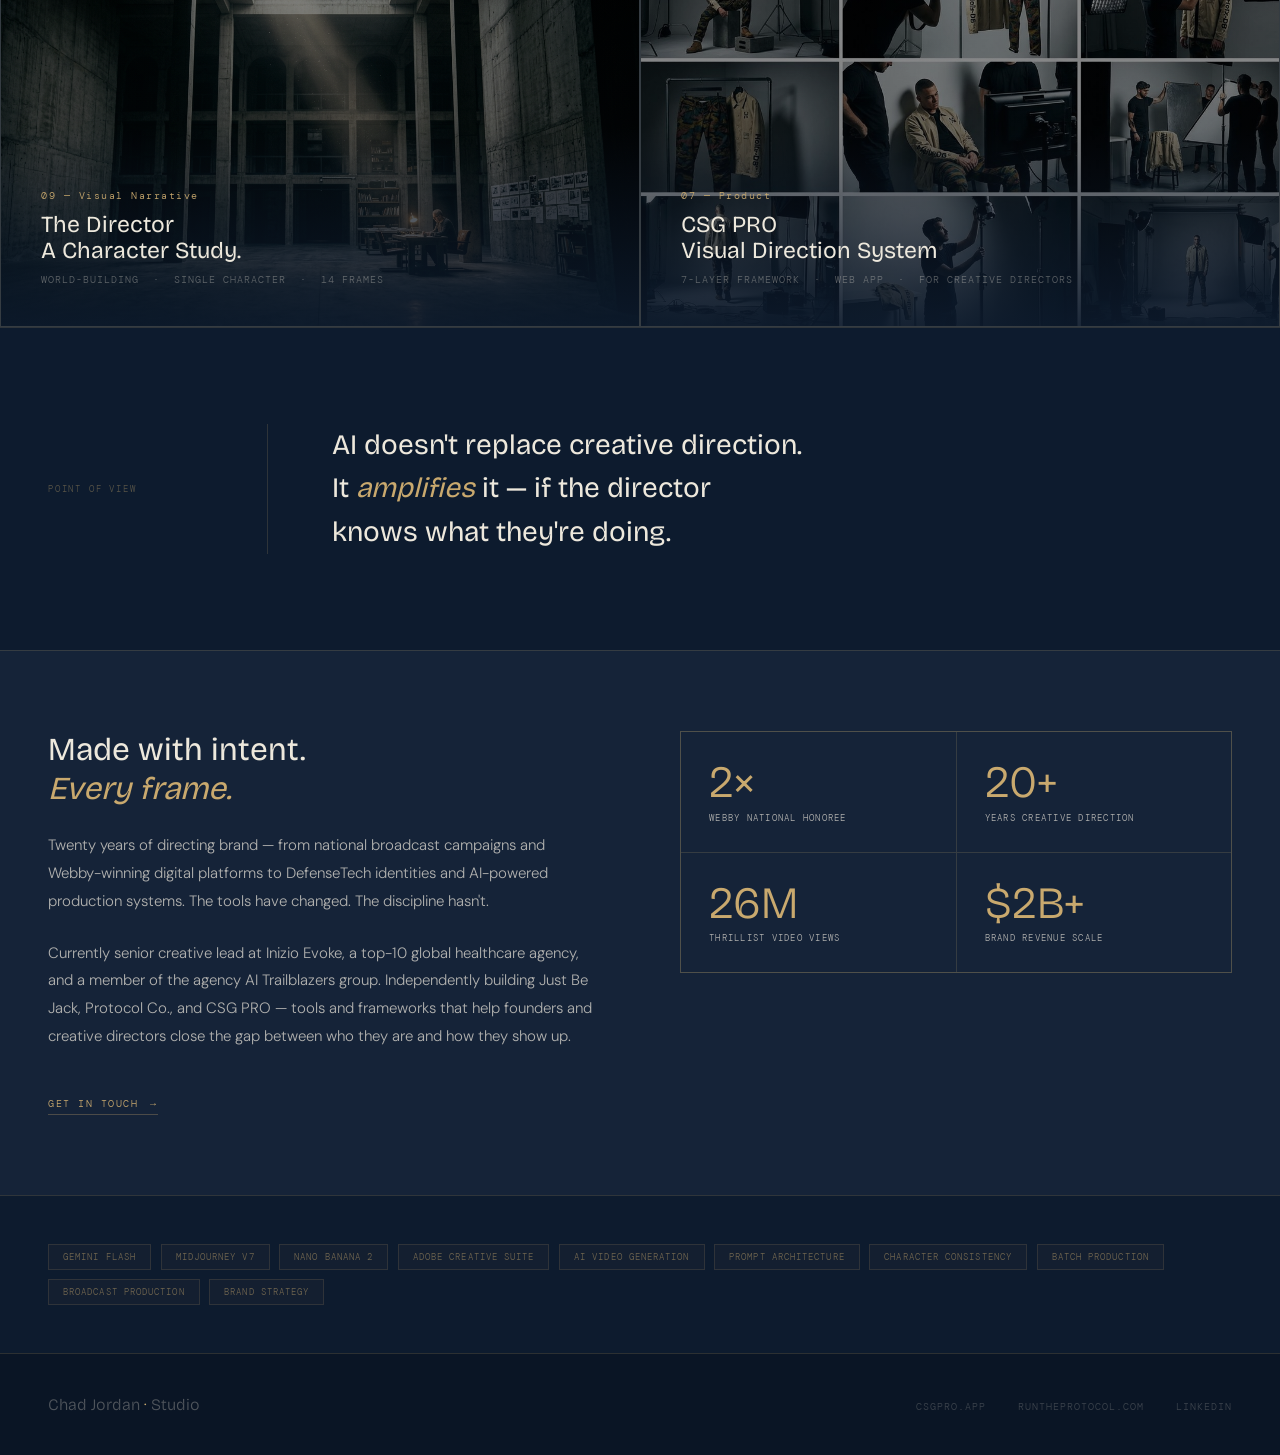
==== commit 0a2352c1: "Full Bricolage Grotesque — remove all Playfair" ====
--- a/index.html
+++ b/index.html
@@ -7,8 +7,8 @@
 <title>Chad Jordan · Studio</title>
 <meta name="description" content="Creative Director, Brand Strategist, AI Creative Lead. 20+ years building brands across music retail, healthcare, defense tech, and consumer goods.">
 <link rel="preconnect" href="https://fonts.googleapis.com">
-<link href="https://fonts.googleapis.com/css2?family=Bricolage+Grotesque:opsz,wght@12..96,300;12..96,400;12..96,500;12..96,600;12..96,700;12..96,800&family=Playfair+Display:ital,wght@1,400;1,600&family=DM+Mono:wght@300;400&family=DM+Sans:wght@300;400&display=swap" rel="stylesheet">
-<link rel="stylesheet" href="style.css?v=8">
+<link href="https://fonts.googleapis.com/css2?family=Bricolage+Grotesque:opsz,wght@12..96,300;12..96,400;12..96,500;12..96,600;12..96,700;12..96,800&family=DM+Mono:wght@300;400&family=DM+Sans:wght@300;400&display=swap" rel="stylesheet">
+<link rel="stylesheet" href="style.css?v=10">
 </head>
 <body>
 
--- a/style.css
+++ b/style.css
@@ -520,7 +520,7 @@
 .reveal.visible{opacity:1;transform:none;}
 
 
-/* Italic accents stay as Playfair for contrast */
+
 .hero-headline em,
 .cs-title em,
 .ab-hero h1 em,
@@ -532,7 +532,7 @@
 .rg-insight-text,
 .rg-pull-quote p,
 .pull-quote p{
-  font-family:'Playfair Display',serif;
+  font-family:'Bricolage Grotesque',sans-serif;
 }
 
 /* RESPONSIVE */
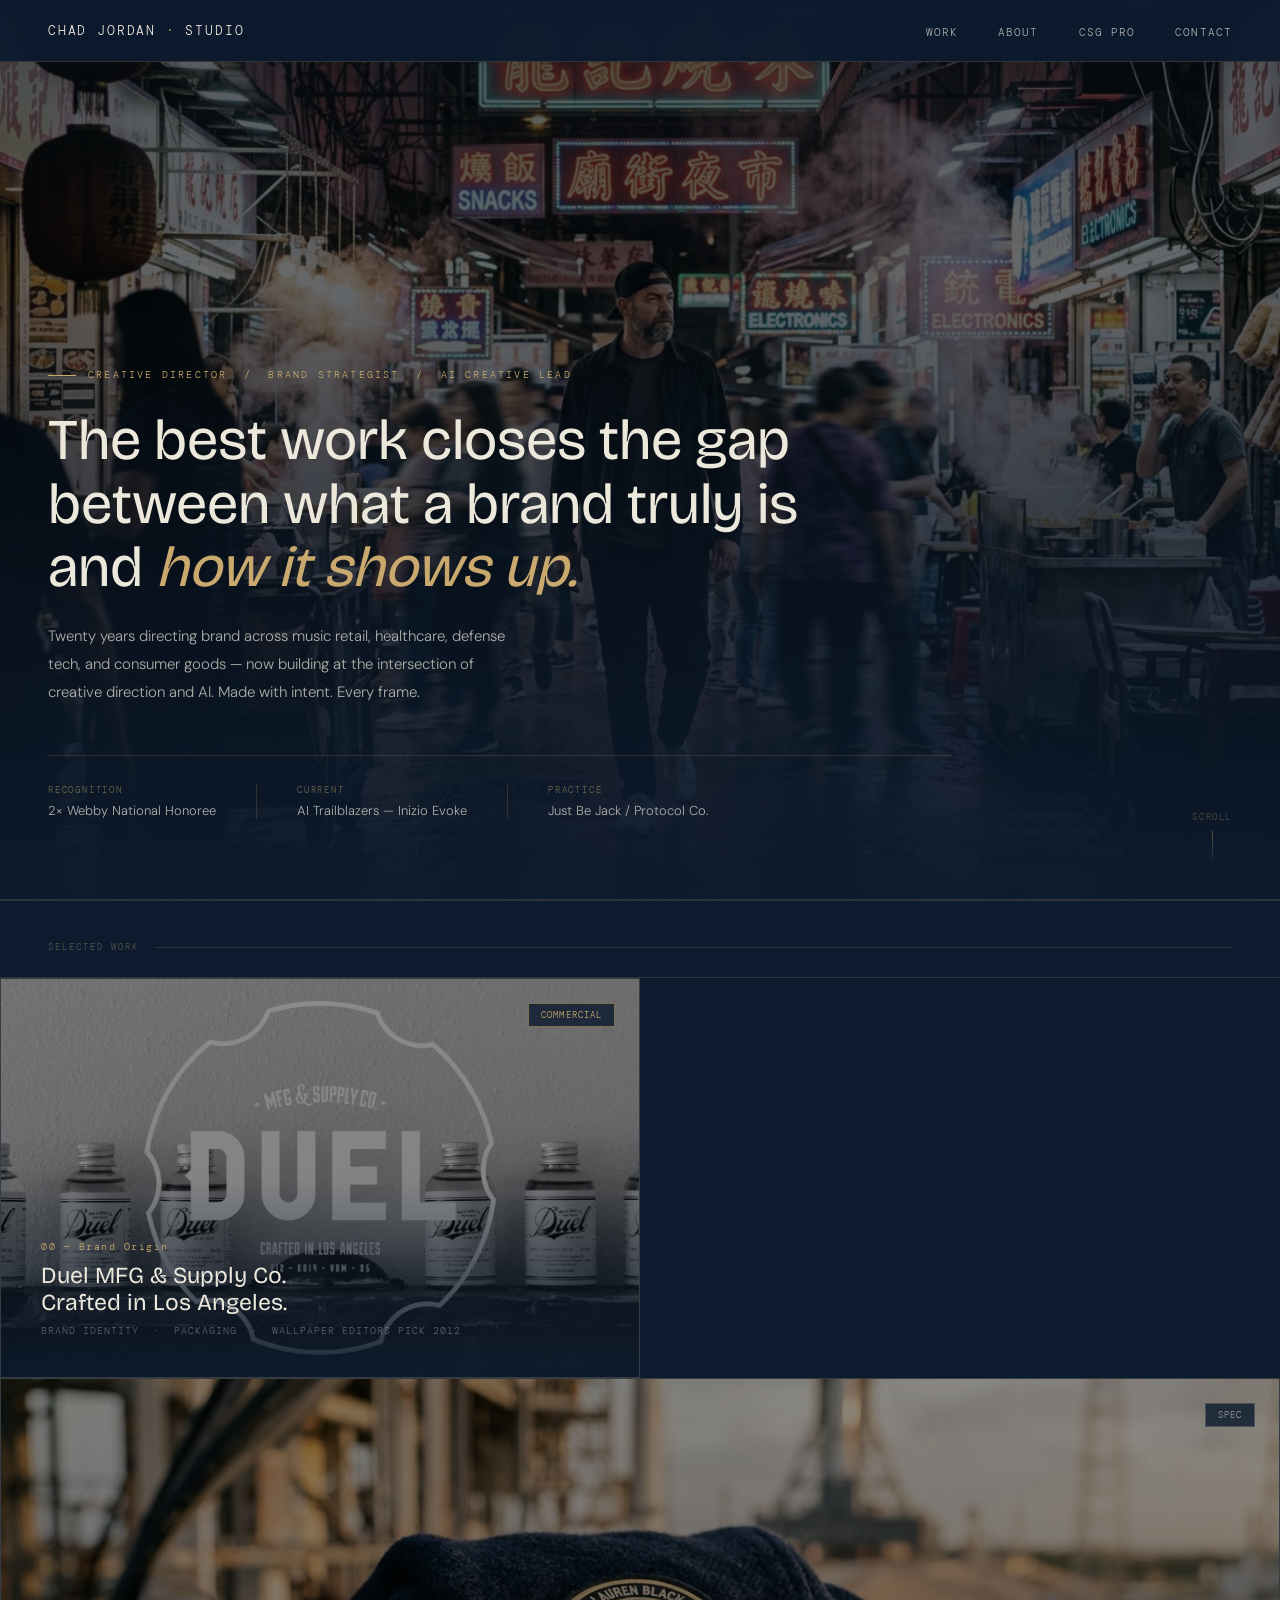
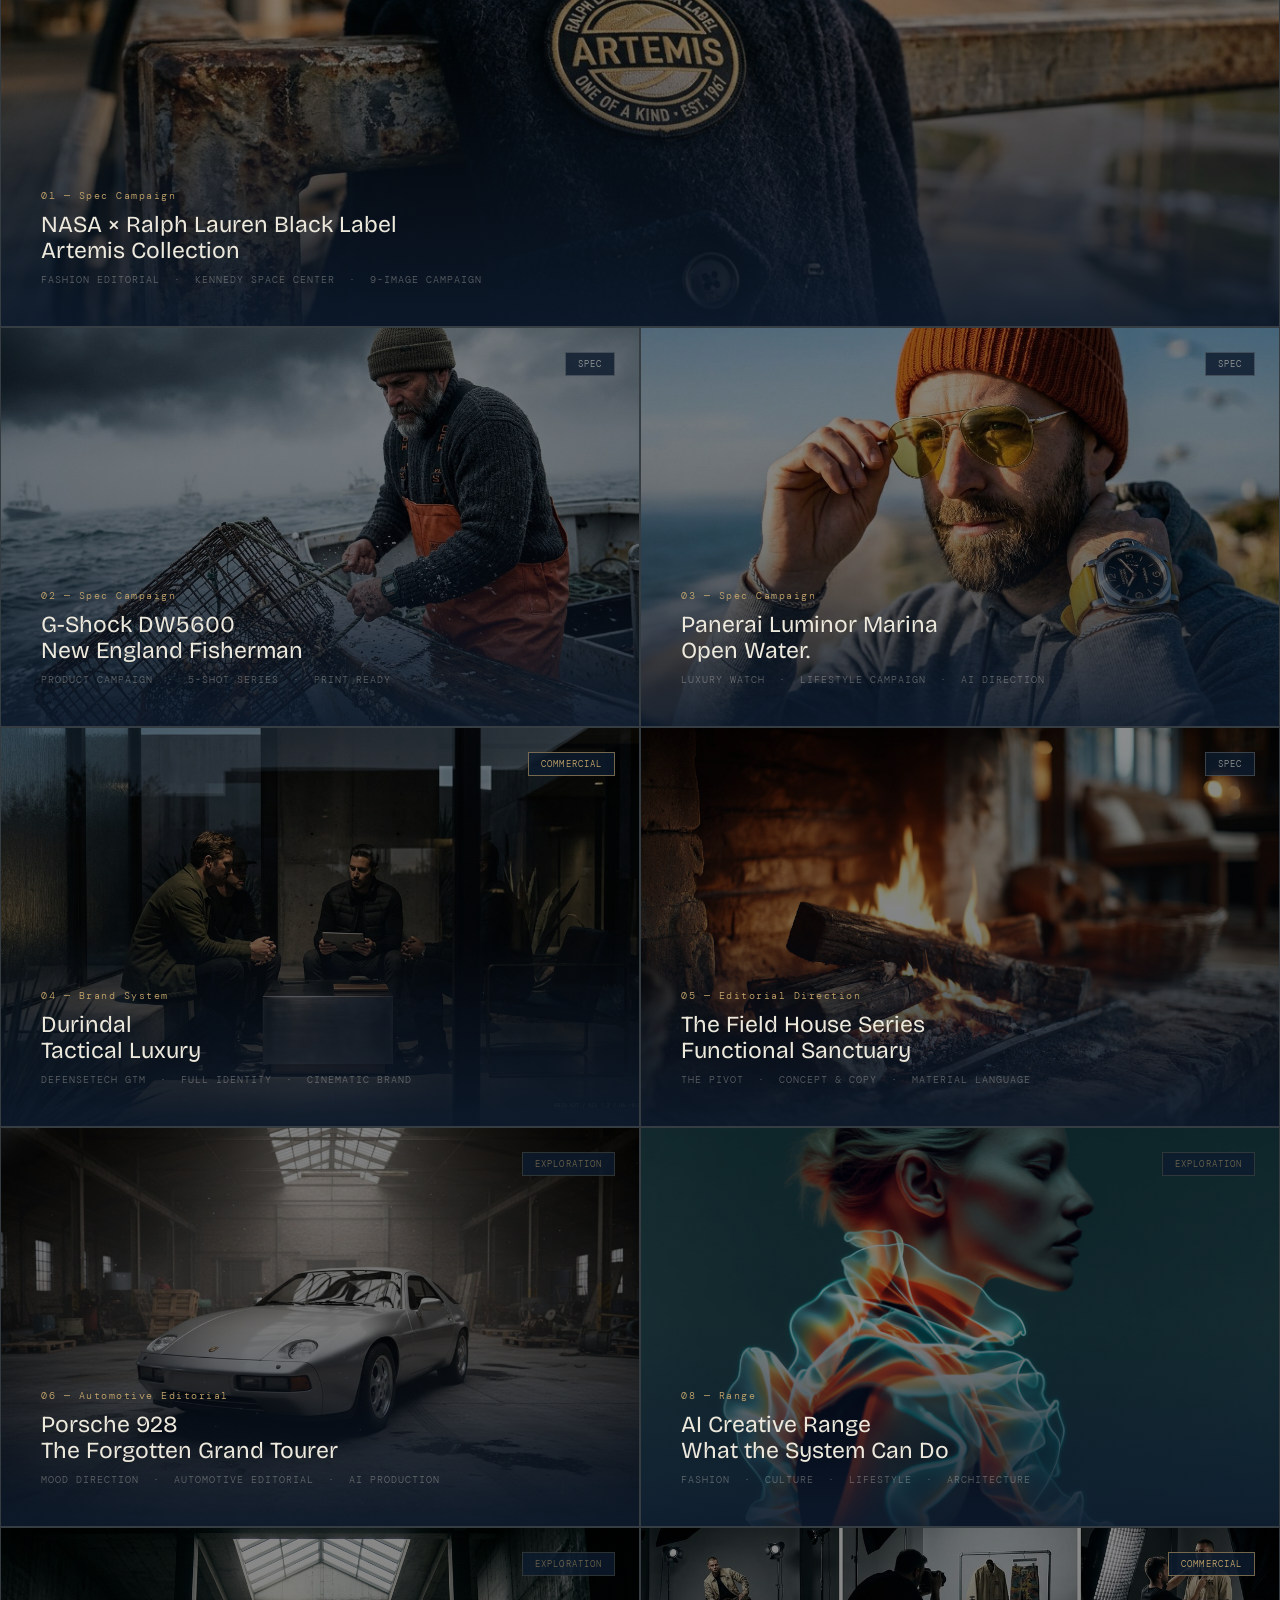
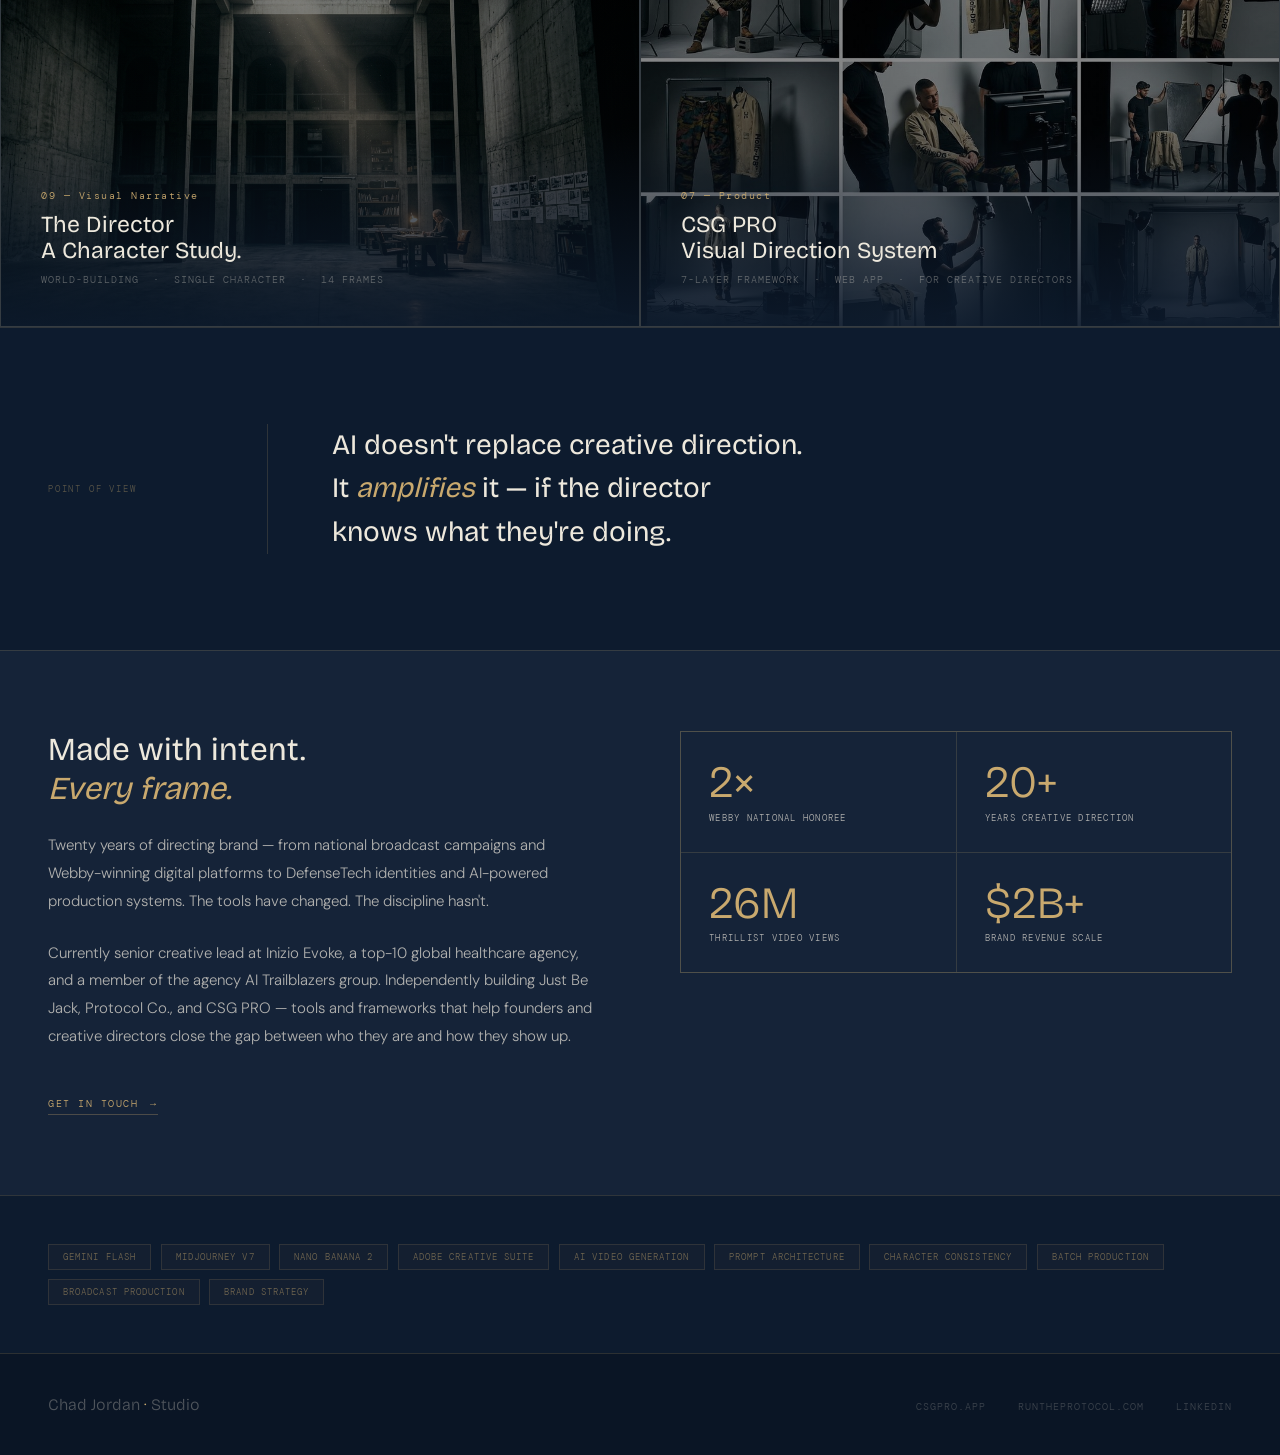
==== commit ef0ca051: "Add Commercial / Spec / Exploration tags to case tiles" ====
--- a/index.html
+++ b/index.html
@@ -66,7 +66,7 @@
   <div class="scroll-hint">Scroll</div>
 </section>
 
-<div class="section-label" id="work">Selected Work — AI Creative Direction</div>
+<div class="section-label" id="work">Selected Work</div>
 
 <div class="case-grid">
 
@@ -77,6 +77,7 @@
       <h2 class="case-title">Duel MFG &amp; Supply Co.<br>Crafted in Los Angeles.</h2>
       <span class="case-sub">Brand Identity &nbsp;·&nbsp; Packaging &nbsp;·&nbsp; Wallpaper Editors Pick 2012</span>
     </div>
+    <span class="case-tag case-tag--commercial">Commercial</span>
   </a>
 
   <a class="case-item featured reveal" href="nasa.html">
@@ -86,7 +87,7 @@
       <h2 class="case-title">NASA × Ralph Lauren Black Label<br>Artemis Collection</h2>
       <span class="case-sub">Fashion Editorial &nbsp;·&nbsp; Kennedy Space Center &nbsp;·&nbsp; 9-Image Campaign</span>
     </div>
-    <span class="case-tag">Featured</span>
+    <span class="case-tag case-tag--spec">Spec</span>
   </a>
 
   <a class="case-item reveal" href="gshock.html">
@@ -96,15 +97,17 @@
       <h2 class="case-title">G-Shock DW5600<br>New England Fisherman</h2>
       <span class="case-sub">Product Campaign &nbsp;·&nbsp; 5-Shot Series &nbsp;·&nbsp; Print Ready</span>
     </div>
+    <span class="case-tag case-tag--spec">Spec</span>
   </a>
 
   <a class="case-item reveal" href="panerai.html">
     <img class="case-bg" src="images/panerai.png" alt="Panerai Luminor Marina lifestyle campaign">
     <div class="case-overlay">
-      <span class="case-number">03 — Case Study</span>
+      <span class="case-number">03 — Spec Campaign</span>
       <h2 class="case-title">Panerai Luminor Marina<br>Open Water.</h2>
       <span class="case-sub">Luxury Watch &nbsp;·&nbsp; Lifestyle Campaign &nbsp;·&nbsp; AI Direction</span>
     </div>
+    <span class="case-tag case-tag--spec">Spec</span>
   </a>
 
   <a class="case-item reveal" href="durindal.html">
@@ -114,6 +117,7 @@
       <h2 class="case-title">Durindal<br>Tactical Luxury</h2>
       <span class="case-sub">DefenseTech GTM &nbsp;·&nbsp; Full Identity &nbsp;·&nbsp; Cinematic Brand</span>
     </div>
+    <span class="case-tag case-tag--commercial">Commercial</span>
   </a>
 
   <a class="case-item reveal" href="fieldhouse.html">
@@ -123,6 +127,7 @@
       <h2 class="case-title">The Field House Series<br>Functional Sanctuary</h2>
       <span class="case-sub">The Pivot &nbsp;·&nbsp; Concept &amp; Copy &nbsp;·&nbsp; Material Language</span>
     </div>
+    <span class="case-tag case-tag--spec">Spec</span>
   </a>
 
   <a class="case-item reveal" href="porsche.html">
@@ -132,6 +137,7 @@
       <h2 class="case-title">Porsche 928<br>The Forgotten Grand Tourer</h2>
       <span class="case-sub">Mood Direction &nbsp;·&nbsp; Automotive Editorial &nbsp;·&nbsp; AI Production</span>
     </div>
+    <span class="case-tag case-tag--exploration">Exploration</span>
   </a>
 
   <a class="case-item reveal" href="gallery.html">
@@ -141,6 +147,7 @@
       <h2 class="case-title">AI Creative Range<br>What the System Can Do</h2>
       <span class="case-sub">Fashion &nbsp;·&nbsp; Culture &nbsp;·&nbsp; Lifestyle &nbsp;·&nbsp; Architecture</span>
     </div>
+    <span class="case-tag case-tag--exploration">Exploration</span>
   </a>
 
   <a class="case-item reveal" href="director.html">
@@ -150,6 +157,7 @@
       <h2 class="case-title">The Director<br>A Character Study.</h2>
       <span class="case-sub">World-Building &nbsp;·&nbsp; Single Character &nbsp;·&nbsp; 14 Frames</span>
     </div>
+    <span class="case-tag case-tag--exploration">Exploration</span>
   </a>
 
   <a class="case-item reveal" href="csgpro.html">
@@ -159,7 +167,7 @@
       <h2 class="case-title">CSG PRO<br>Visual Direction System</h2>
       <span class="case-sub">7-Layer Framework &nbsp;·&nbsp; Web App &nbsp;·&nbsp; For Creative Directors</span>
     </div>
-    <span class="case-tag">Live Tool</span>
+    <span class="case-tag case-tag--commercial">Commercial</span>
   </a>
 
 </div>
--- a/style.css
+++ b/style.css
@@ -357,10 +357,20 @@
   font-size:9px;
   letter-spacing:0.12em;
   text-transform:uppercase;
+  padding:5px 12px;
+  background:rgba(13,27,46,0.82);
+}
+.case-tag--commercial{
   color:var(--gold);
-  border:0.5px solid rgba(201,169,110,0.45);
-  padding:5px 12px;
-  background:rgba(13,27,46,0.75);
+  border:0.5px solid rgba(201,169,110,0.55);
+}
+.case-tag--spec{
+  color:rgba(237,232,220,0.6);
+  border:0.5px solid rgba(237,232,220,0.2);
+}
+.case-tag--exploration{
+  color:rgba(201,169,110,0.5);
+  border:0.5px solid rgba(201,169,110,0.18);
 }
 
 /* POV */
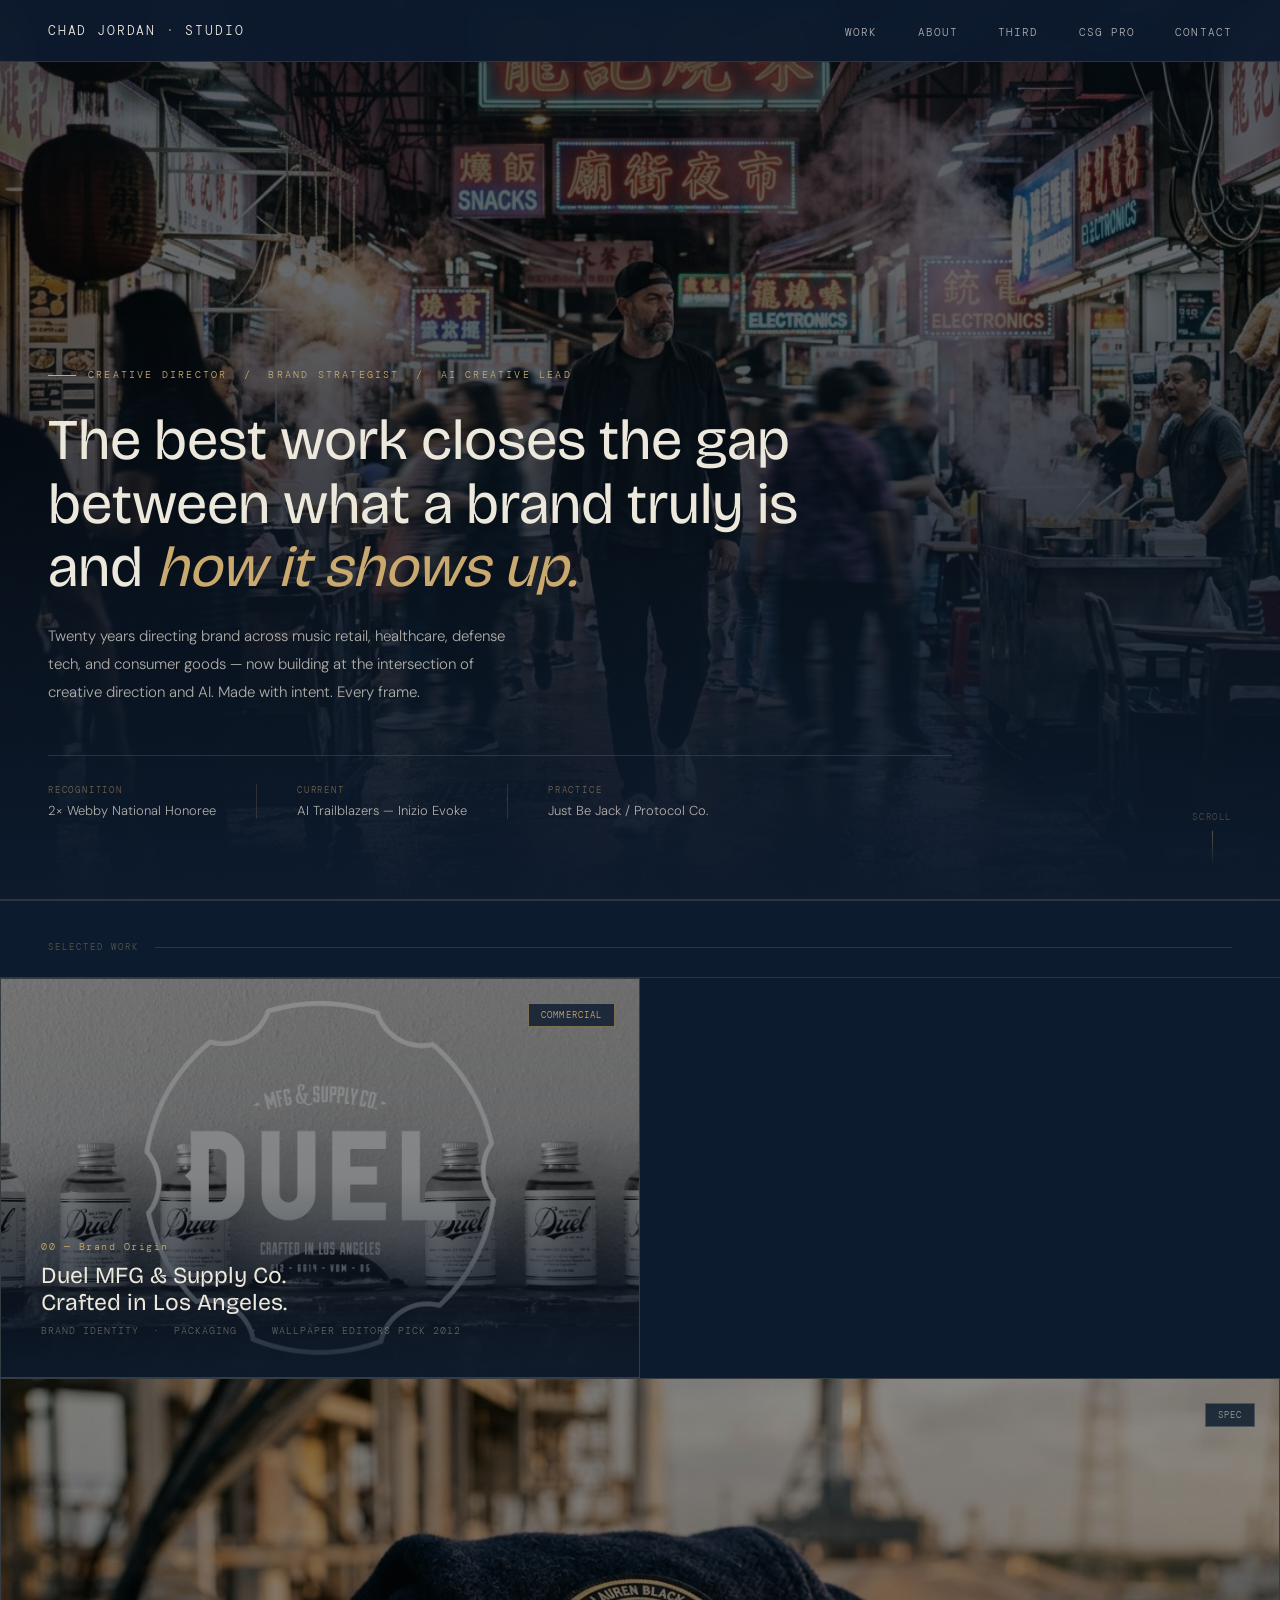
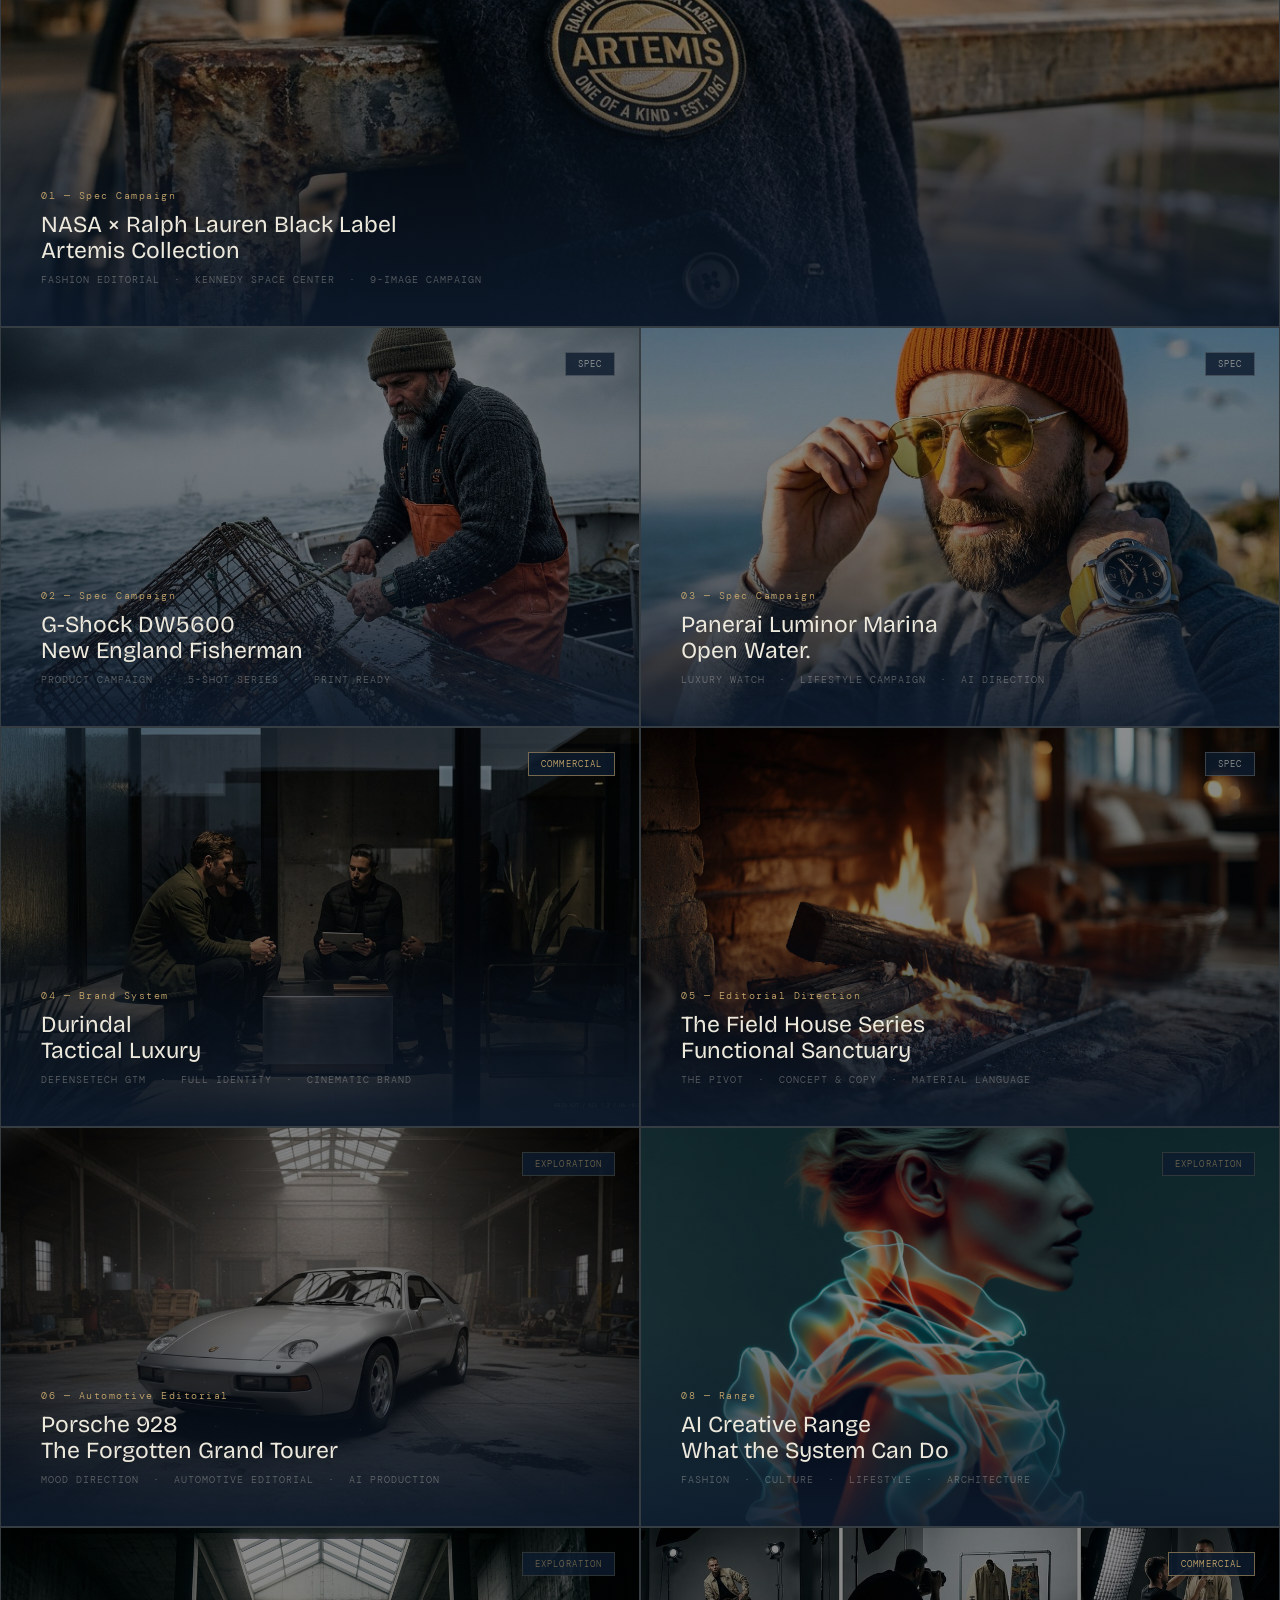
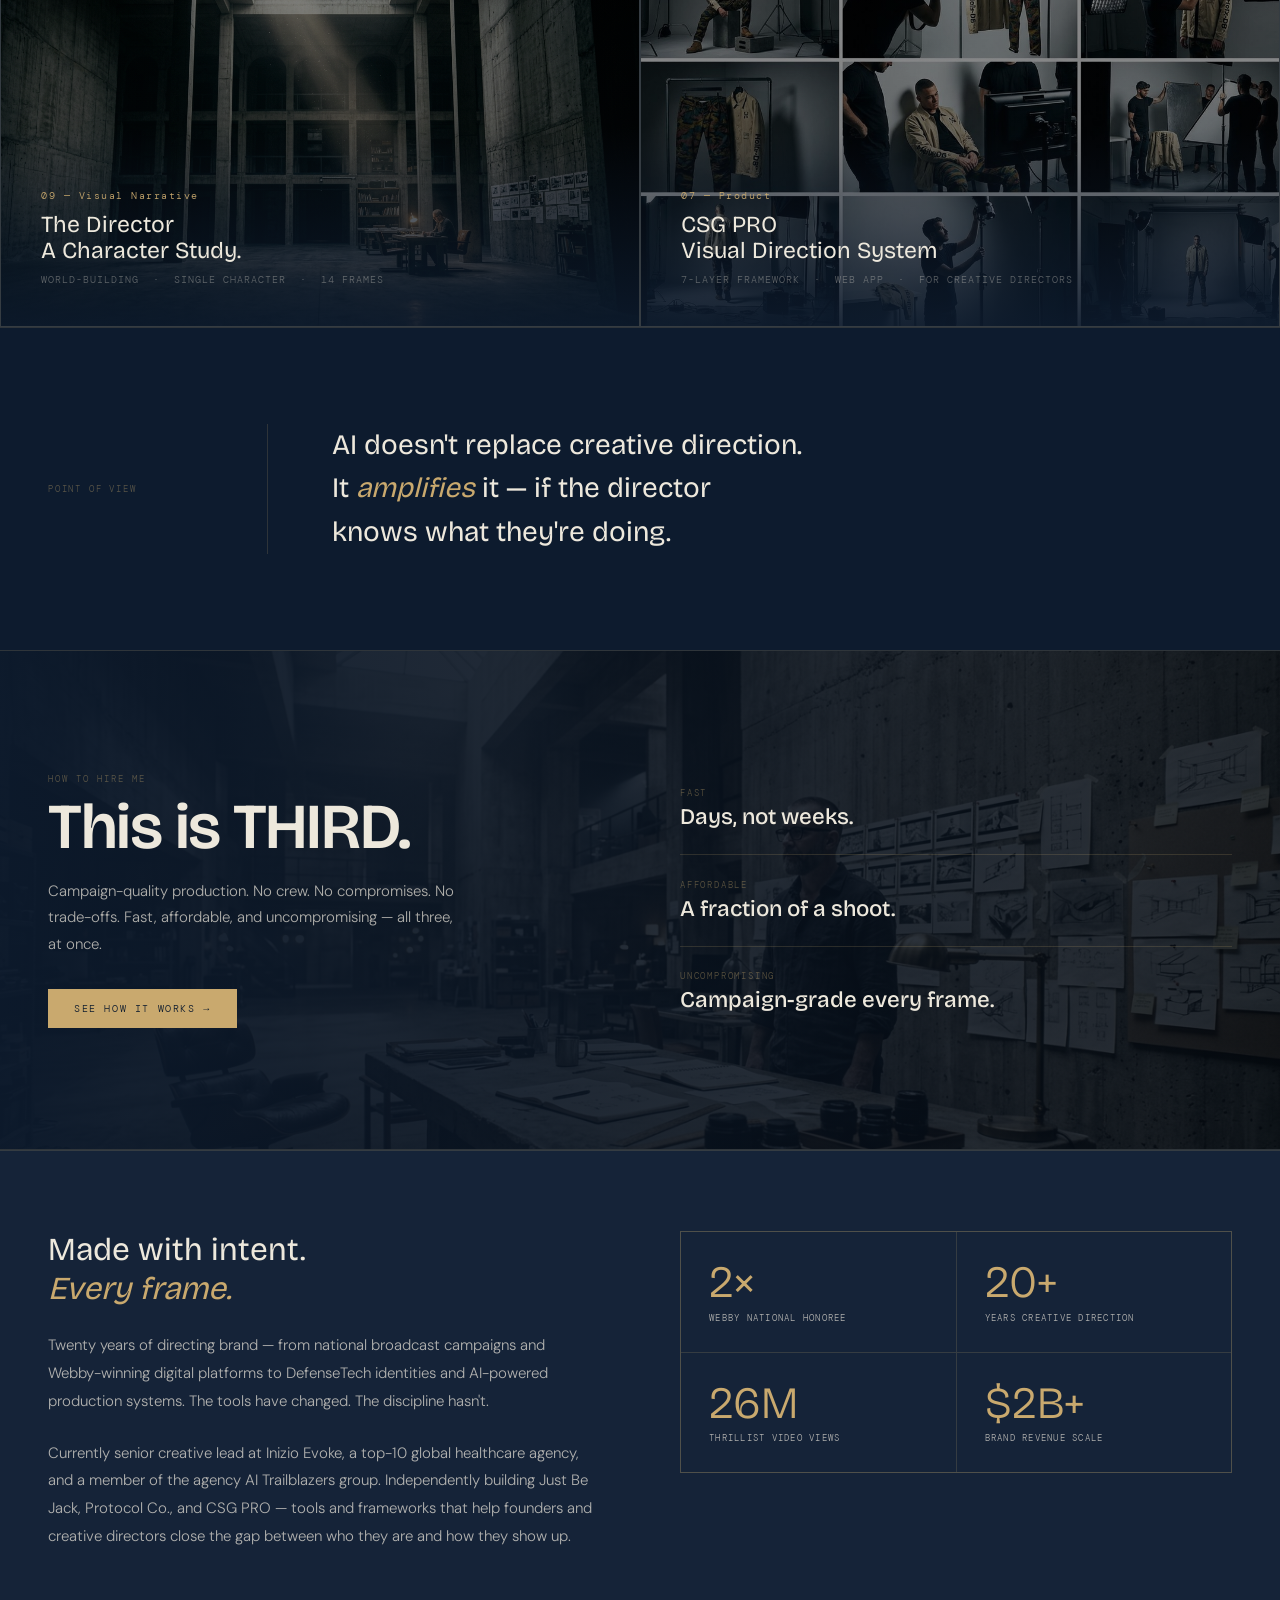
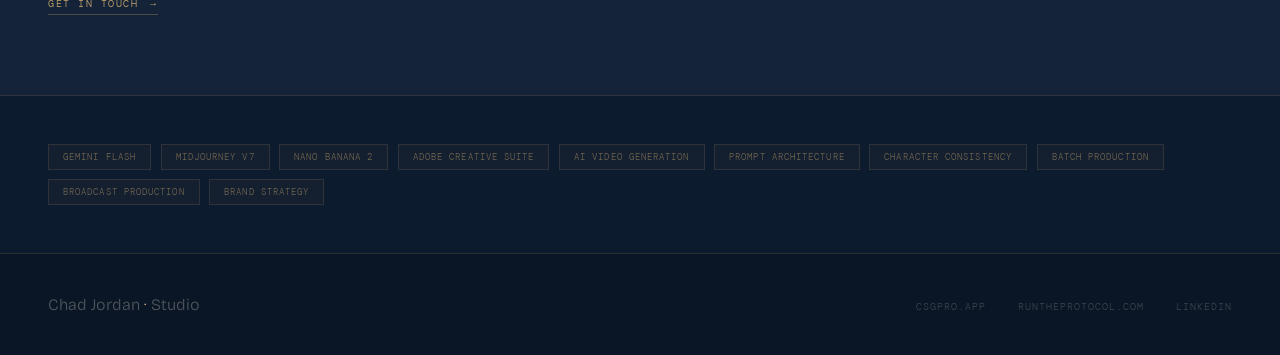
==== commit 75c8e787: "Add subscription page; update site files" ====
--- a/index.html
+++ b/index.html
@@ -17,6 +17,7 @@
   <ul class="nav-links">
     <li><a href="index.html#work">Work</a></li>
     <li><a href="about.html">About</a></li>
+    <li><a href="third.html">THIRD</a></li>
     <li><a href="csgpro.html">CSG Pro</a></li>
     <li><a href="mailto:chad@justbejack.com">Contact</a></li>
   </ul>
@@ -30,6 +31,7 @@
   <ul class="nav-overlay-links">
     <li><a href="index.html#work">Work</a></li>
     <li><a href="about.html">About</a></li>
+    <li><a href="third.html">THIRD</a></li>
     <li><a href="csgpro.html">CSG Pro</a></li>
     <li><a href="mailto:chad@justbejack.com">Contact</a></li>
   </ul>
@@ -181,6 +183,33 @@
   </p>
 </section>
 
+<section class="third-callout reveal">
+  <div class="third-callout-inner">
+    <div class="third-callout-left">
+      <div class="third-callout-eyebrow">How to Hire Me</div>
+      <h2 class="third-callout-headline">This is THIRD.</h2>
+      <p class="third-callout-body">Campaign-quality production. No crew. No compromises. No trade-offs. Fast, affordable, and uncompromising — all three, at once.</p>
+      <a href="third.html" class="third-callout-cta">See how it works →</a>
+    </div>
+    <div class="third-callout-right">
+      <div class="third-stat">
+        <span class="third-stat-label">Fast</span>
+        <span class="third-stat-value">Days, not weeks.</span>
+      </div>
+      <div class="third-stat-divider"></div>
+      <div class="third-stat">
+        <span class="third-stat-label">Affordable</span>
+        <span class="third-stat-value">A fraction of a shoot.</span>
+      </div>
+      <div class="third-stat-divider"></div>
+      <div class="third-stat">
+        <span class="third-stat-label">Uncompromising</span>
+        <span class="third-stat-value">Campaign-grade every frame.</span>
+      </div>
+    </div>
+  </div>
+</section>
+
 <section class="about-strip reveal" id="about">
   <div class="about-left">
     <h2>Made with intent.<br><em>Every frame.</em></h2>
--- a/style.css
+++ b/style.css
@@ -1,4 +1,6 @@
 *{margin:0;padding:0;box-sizing:border-box;}
+a{color:inherit;text-decoration:none;}
+ul,ol{list-style:none;}
 
 :root{
   --navy:#0d1b2e;
@@ -44,7 +46,8 @@
   text-decoration:none;
 }
 .logo span{color:var(--gold);}
-.nav-links{display:flex;gap:2.5rem;list-style:none;}
+.nav-links{display:flex;gap:2.5rem;list-style:none;margin:0;padding:0;}
+.nav-links li{list-style:none;}
 .nav-links a{
   font-family:'DM Mono',monospace;
   font-size:11px;
@@ -76,6 +79,7 @@
   gap:2.5rem;
   padding:0;margin:0;
 }
+.nav-overlay-links li{list-style:none;}
 .nav-overlay-links a{
   font-family:'Bricolage Grotesque',sans-serif;
   font-size:2.2rem;
@@ -570,3 +574,112 @@
   footer{flex-direction:column;gap:1.5rem;padding:2rem 1.5rem;text-align:center;}
   .footer-links{flex-wrap:wrap;justify-content:center;}
 }
+
+/* THIRD CALLOUT */
+.third-callout{
+  border-top:0.5px solid var(--gold-rule);
+  border-bottom:0.5px solid var(--gold-rule);
+  padding:7rem 3rem;
+  position:relative;
+  overflow:hidden;
+  background:var(--navy);
+}
+.third-callout::before{
+  content:'';
+  position:absolute;
+  inset:0;
+  background-image:url('images/third_bg.png');
+  background-size:cover;
+  background-position:center 30%;
+  filter:brightness(0.28) saturate(0.7);
+  z-index:0;
+}
+.third-callout::after{
+  content:'';
+  position:absolute;
+  inset:0;
+  background:linear-gradient(
+    to right,
+    rgba(13,27,46,0.92) 0%,
+    rgba(13,27,46,0.6) 50%,
+    rgba(13,27,46,0.3) 100%
+  );
+  z-index:1;
+}
+.third-callout-inner{
+  position:relative;
+  z-index:2;
+  display:grid;
+  grid-template-columns:1fr 1fr;
+  gap:5rem;
+  align-items:center;
+}
+.third-callout-eyebrow{
+  font-family:'DM Mono',monospace;
+  font-size:9px;
+  letter-spacing:0.22em;
+  text-transform:uppercase;
+  color:rgba(201,169,110,0.4);
+  margin-bottom:0.75rem;
+}
+.third-callout-headline{
+  font-family:'Bricolage Grotesque',sans-serif;
+  font-size:clamp(2.5rem,5vw,4rem);
+  font-weight:600;
+  color:var(--white);
+  line-height:0.95;
+  letter-spacing:-0.02em;
+  margin-bottom:1.25rem;
+}
+.third-callout-body{
+  font-size:15px;
+  color:var(--white-dim);
+  line-height:1.75;
+  max-width:420px;
+  margin-bottom:2rem;
+}
+.third-callout-cta{
+  font-family:'DM Mono',monospace;
+  font-size:10px;
+  letter-spacing:0.16em;
+  text-transform:uppercase;
+  color:var(--navy);
+  background:var(--gold);
+  padding:13px 26px;
+  text-decoration:none;
+  display:inline-block;
+  transition:opacity 0.2s;
+}
+.third-callout-cta:hover{opacity:0.85;}
+.third-callout-right{
+  display:flex;
+  flex-direction:column;
+}
+.third-stat{
+  display:flex;
+  flex-direction:column;
+  gap:4px;
+  padding:1.5rem 0;
+}
+.third-stat-label{
+  font-family:'DM Mono',monospace;
+  font-size:9px;
+  letter-spacing:0.2em;
+  text-transform:uppercase;
+  color:rgba(201,169,110,0.4);
+}
+.third-stat-value{
+  font-family:'Bricolage Grotesque',sans-serif;
+  font-size:1.4rem;
+  font-weight:500;
+  color:var(--white);
+}
+.third-stat-divider{
+  width:100%;
+  height:0.5px;
+  background:var(--gold-rule);
+}
+@media(max-width:900px){
+  .third-callout{padding:4rem 1.5rem;}
+  .third-callout-inner{grid-template-columns:1fr;gap:3rem;}
+}
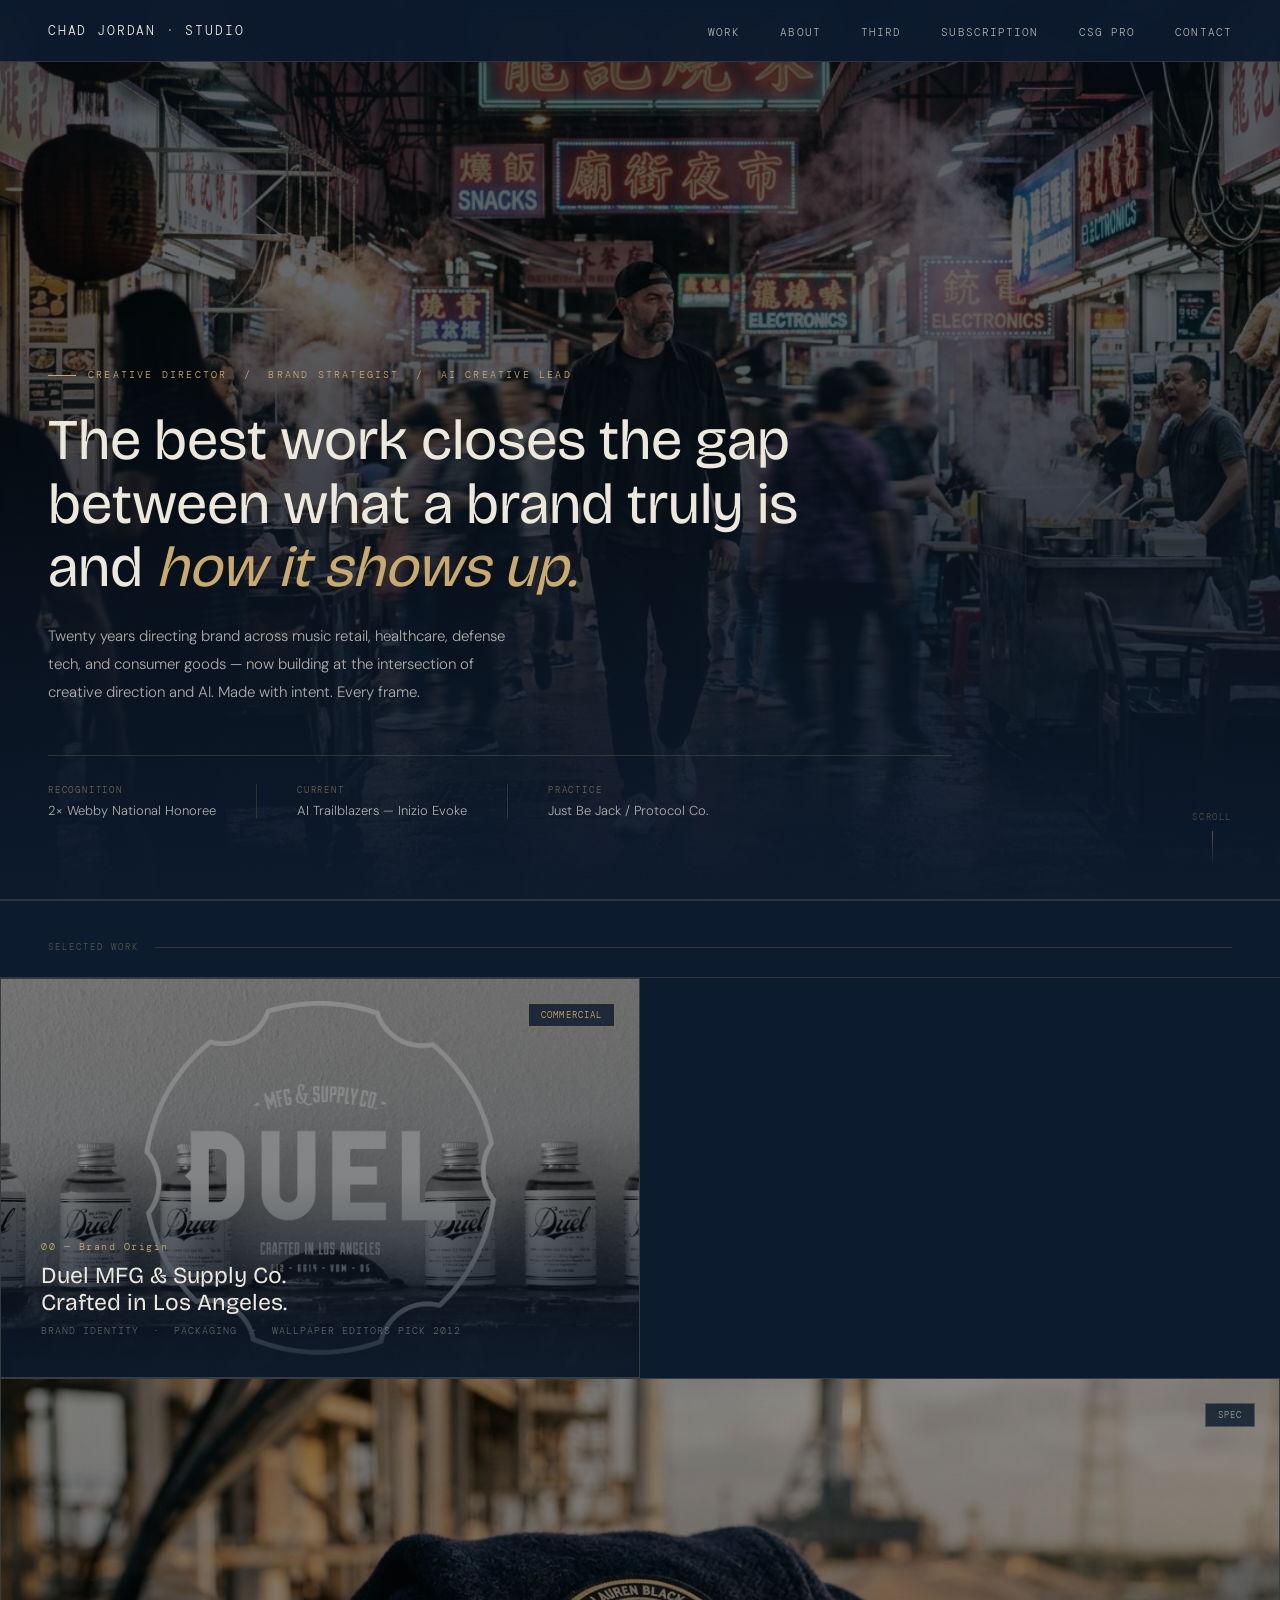
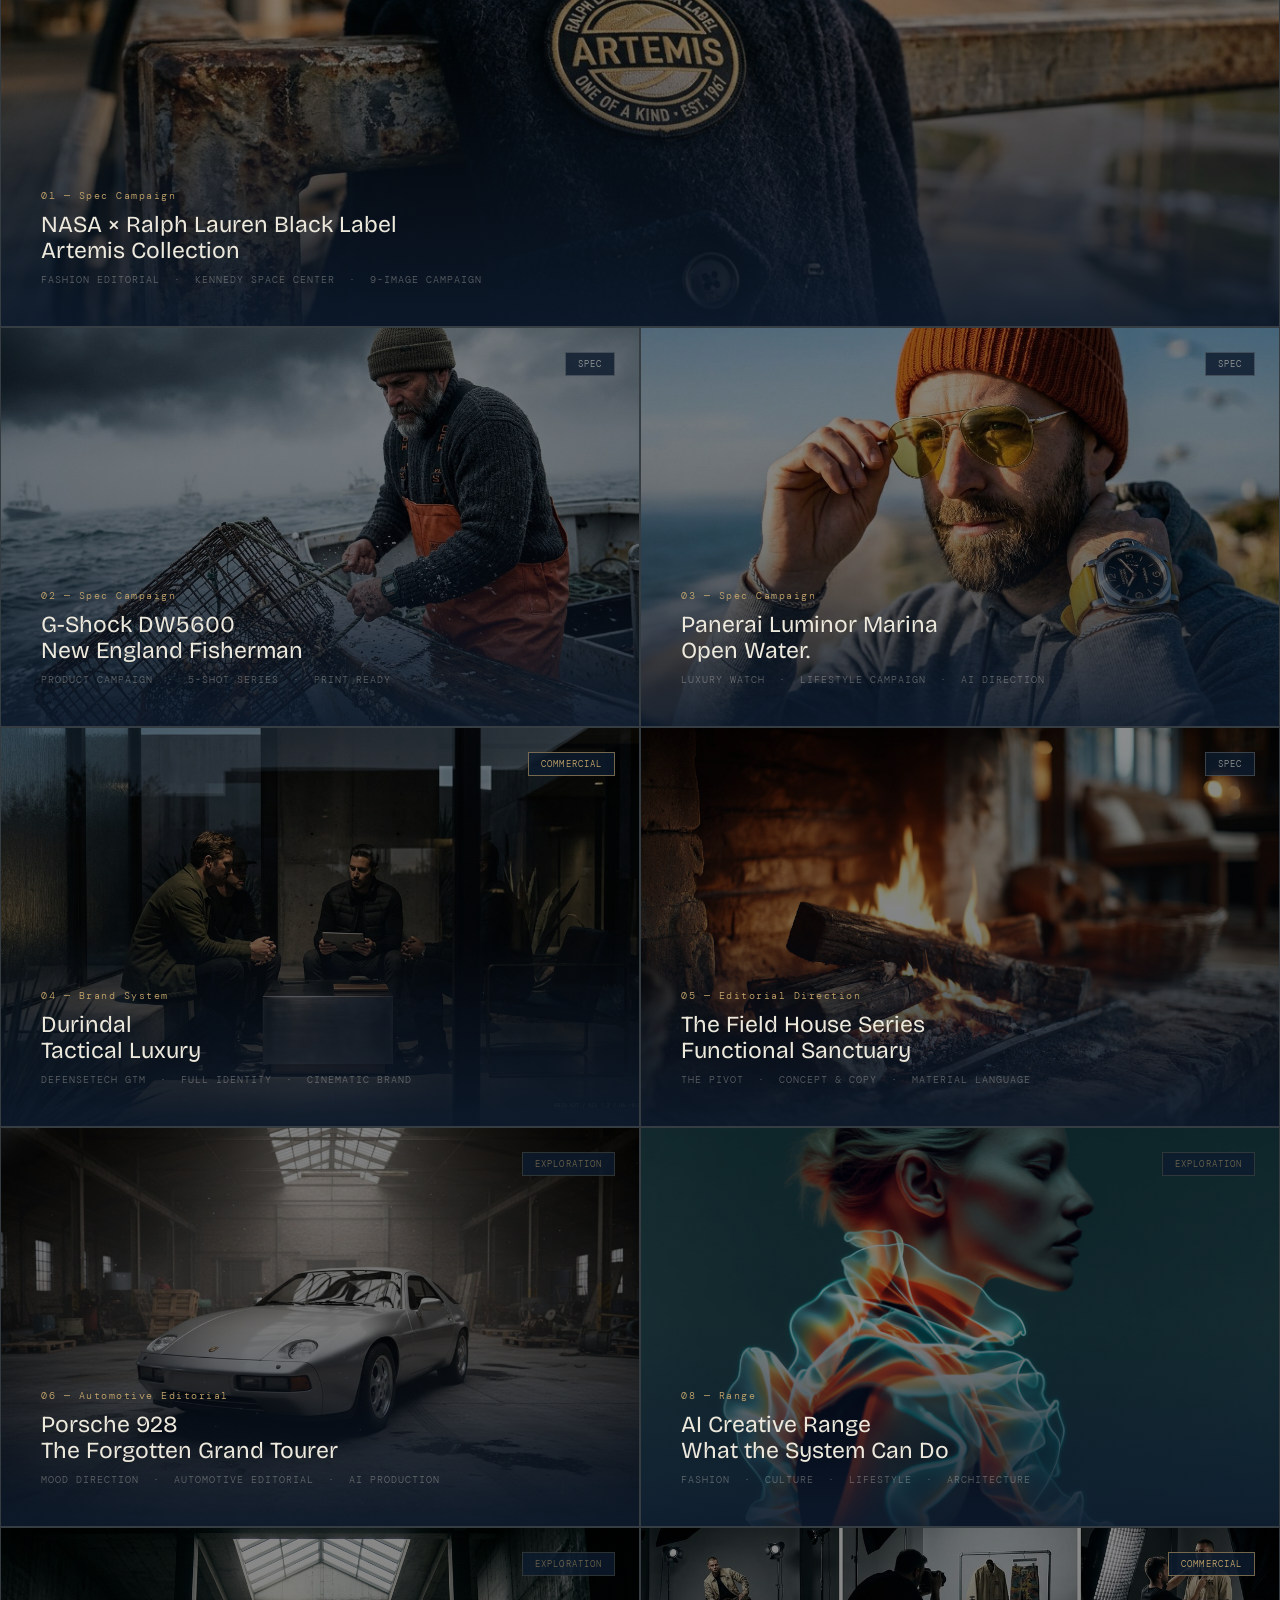
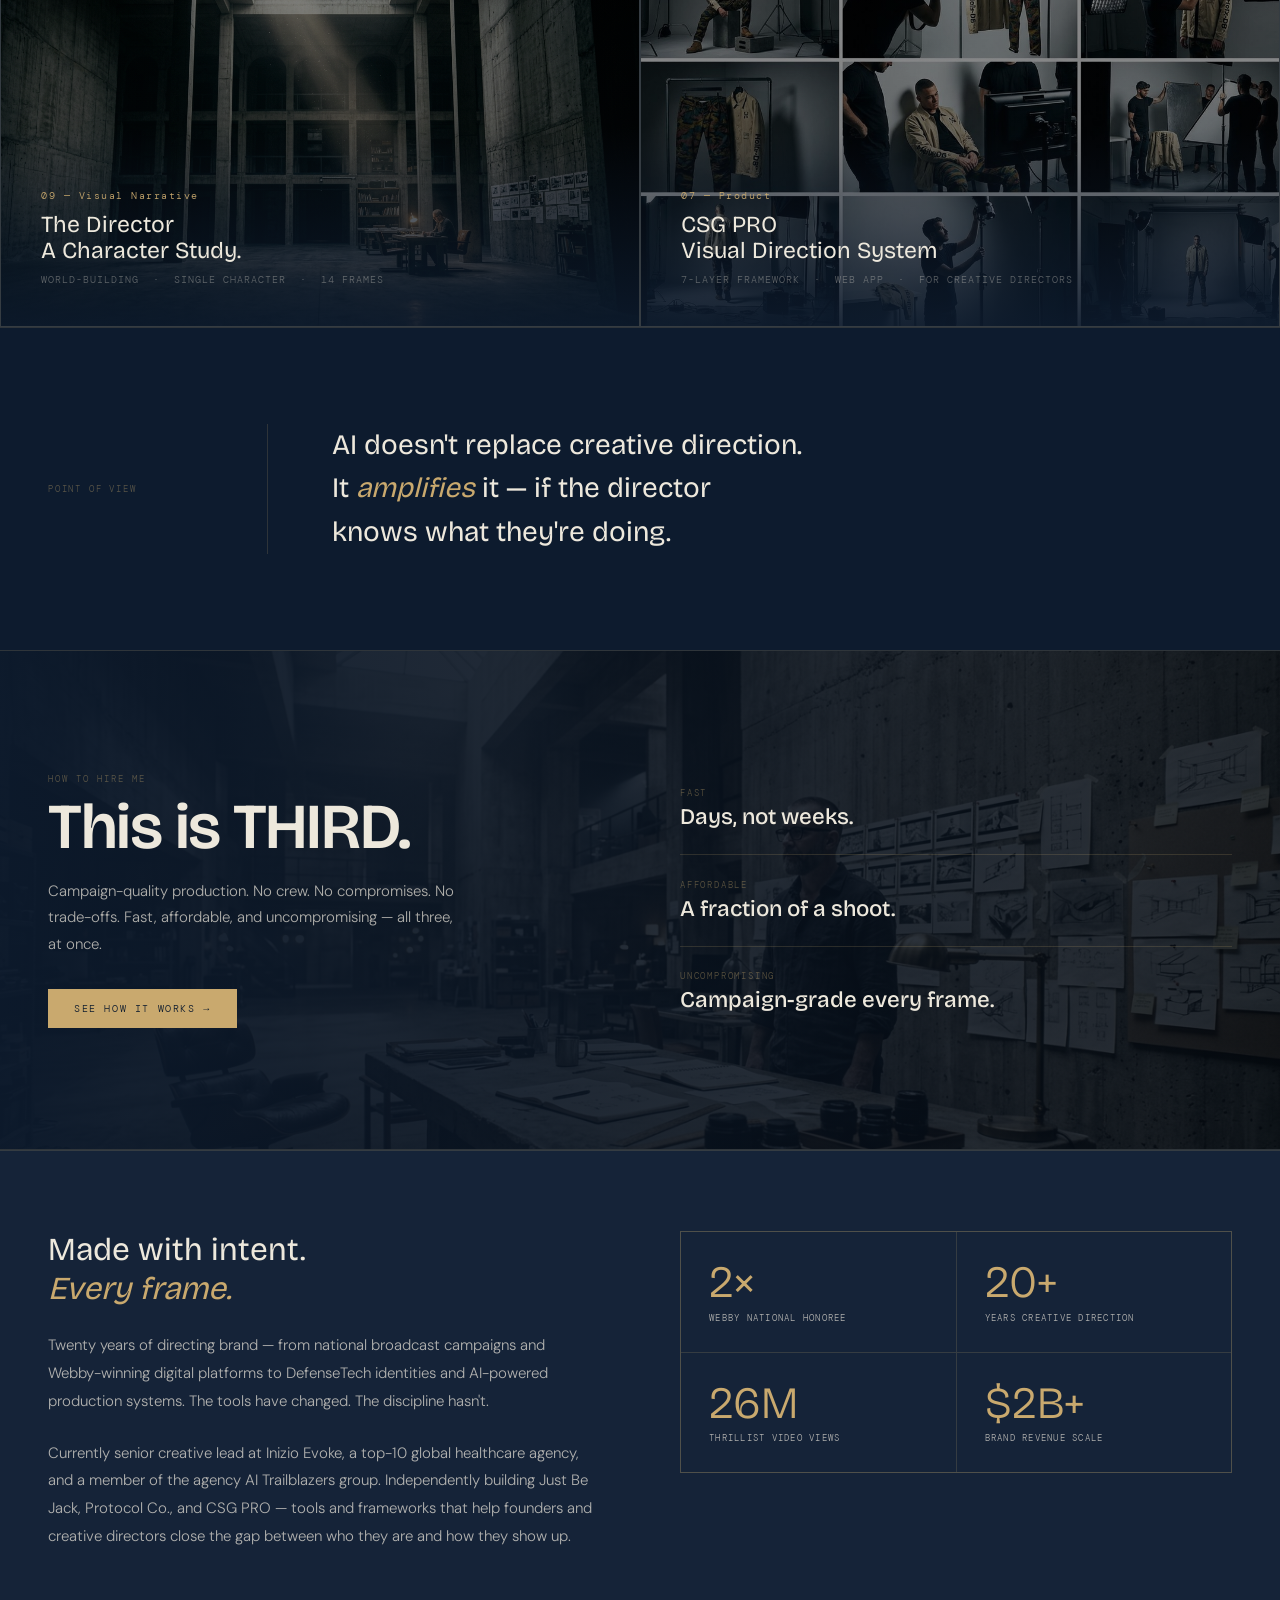
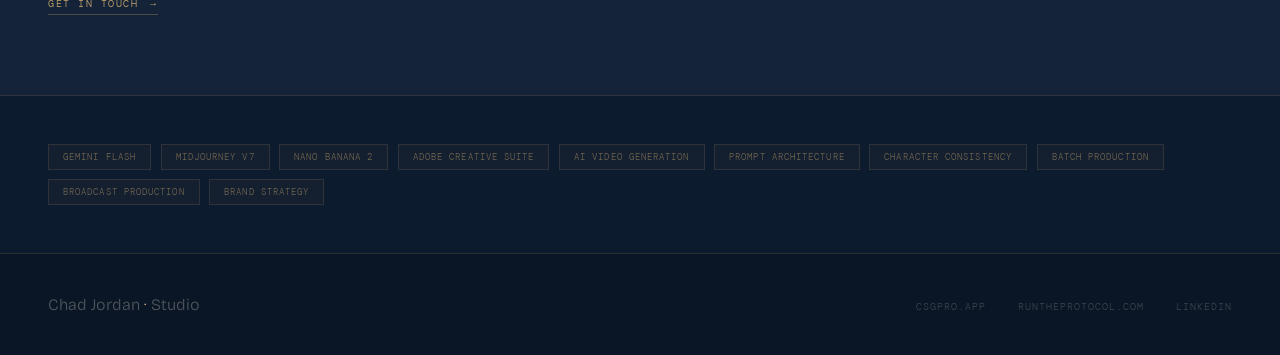
==== commit f5889956: "Add Subscription link to nav across all pages" ====
--- a/index.html
+++ b/index.html
@@ -18,6 +18,7 @@
     <li><a href="index.html#work">Work</a></li>
     <li><a href="about.html">About</a></li>
     <li><a href="third.html">THIRD</a></li>
+    <li><a href="subscription.html">Subscription</a></li>
     <li><a href="csgpro.html">CSG Pro</a></li>
     <li><a href="mailto:chad@justbejack.com">Contact</a></li>
   </ul>
@@ -32,6 +33,7 @@
     <li><a href="index.html#work">Work</a></li>
     <li><a href="about.html">About</a></li>
     <li><a href="third.html">THIRD</a></li>
+    <li><a href="subscription.html">Subscription</a></li>
     <li><a href="csgpro.html">CSG Pro</a></li>
     <li><a href="mailto:chad@justbejack.com">Contact</a></li>
   </ul>
